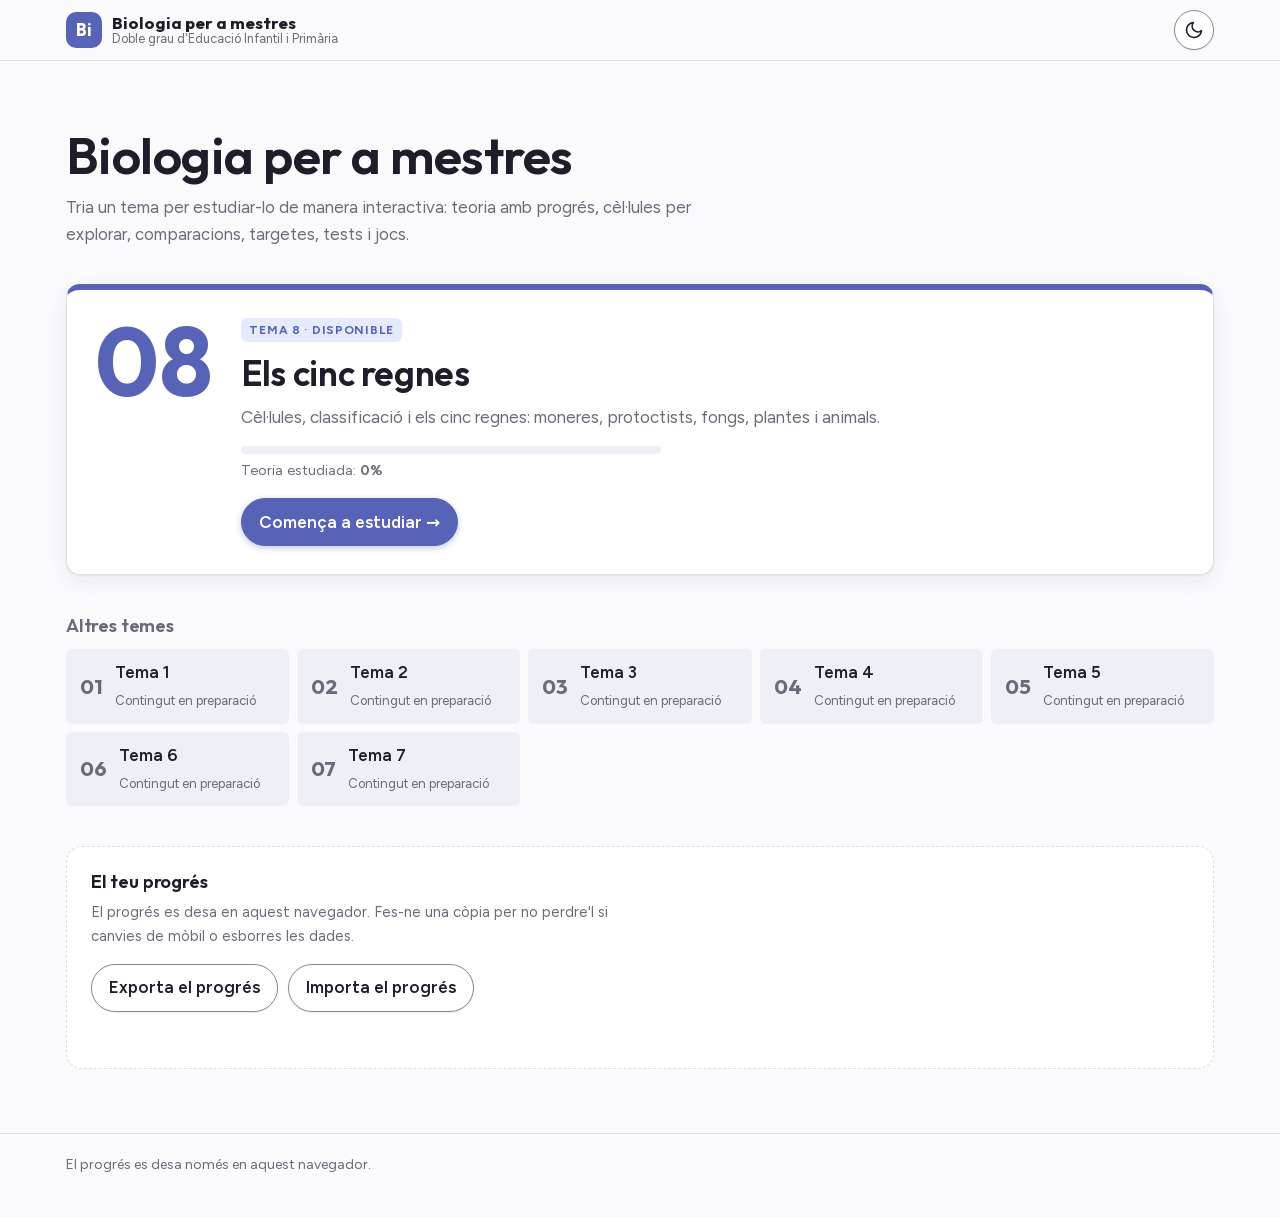
==== index.html @ c2791cfd "Versión inicial: web de estudio de Biología, tema 8 «Els cinc regnes» Co-Authored-By: Claude Opus 5." ====
<!doctype html>
<html lang="ca">
<head>
<meta charset="utf-8">
<meta name="viewport" content="width=device-width, initial-scale=1">
<title>Biologia per a mestres</title>
<meta name="description" content="Web interactiva per estudiar biologia: doble grau d'Educació Infantil i Primària.">
<meta name="theme-color" content="#5763b6">
<link rel="manifest" href="manifest.webmanifest">
<link rel="icon" href="assets/icon.svg" type="image/svg+xml">
<link rel="stylesheet" href="assets/fonts.css">
<link rel="preload" href="assets/fonts/figtree-latin.woff2" as="font" type="font/woff2" crossorigin>
<link rel="stylesheet" href="assets/style.css">
<script src="assets/comu.js"></script>
<script src="assets/temes.js"></script>
</head>
<body>
<a class="skip" href="#main">Salta al contingut</a>
<header class="topbar">
  <div class="wrap">
    <a class="brand" href="./">
      <span class="brand-mark">Bi</span>
      <span class="brand-text"><b>Biologia per a mestres</b><small>Doble grau d'Educació Infantil i Primària</small></span>
    </a>
    <span class="spacer"></span>
    <button class="btn theme-toggle" type="button" aria-label="Canvia el tema"></button>
  </div>
</header>
<main class="wrap" id="main" tabindex="-1">
  <section class="hero">
    <h1>Biologia per a mestres</h1>
    <p>Tria un tema per estudiar-lo de manera interactiva: teoria amb progrés, cèl·lules per explorar, comparacions, targetes, tests i jocs.</p>
  </section>
  <section aria-labelledby="h-disp"><h2 class="sr-only" id="h-disp">Temes disponibles</h2><div id="actius"></div></section>
  <section class="altres" aria-labelledby="h-altres"><h2 id="h-altres">Altres temes</h2><ul class="altres-list" id="altres"></ul></section>
  <section class="backup" aria-labelledby="h-backup">
    <h2 id="h-backup">El teu progrés</h2>
    <p>El progrés es desa en aquest navegador. Fes-ne una còpia per no perdre'l si canvies de mòbil o esborres les dades.</p>
    <div class="backup-actions">
      <button class="btn" id="btn-export">Exporta el progrés</button>
      <button class="btn" id="btn-import">Importa el progrés</button>
      <input type="file" accept="application/json" id="import-file" hidden>
    </div>
    <p id="backup-msg" role="status" aria-live="polite"></p>
  </section>
</main>
<footer class="foot"><div class="wrap">El progrés es desa només en aquest navegador.</div></footer>
<script>
  // Temes actius: targeta gran amb progrés i «Continua on ho vas deixar»
  const actius = document.getElementById('actius'), altres = document.getElementById('altres');
  for (const t of window.TEMES) {
    const num = String(t.num).padStart(2, '0');
    if (!t.actiu) {
      altres.insertAdjacentHTML('beforeend', `<li><span class="mini-num">${num}</span><span><b>${t.titol}</b><small>${t.desc}</small></span></li>`);
      continue;
    }
    const done = (store.get(t.clau + ':done', []) || []).filter(id => !id.startsWith('s8-')).length;
    const total = store.get(t.clau + ':total', 0);
    const pct = total ? Math.round(done / total * 100) : 0;
    const last = store.get(t.clau + ':lastCh', null);
    const lastSec = store.get(t.clau + ':lastSec', null);
    const secOk = last != null && lastSec && lastSec.startsWith('s' + last + '-');
    const secTxt = secOk && /^s\d+-\d+$/.test(lastSec) ? ' (apartat ' + lastSec.slice(1).replace('-', '.') + ')' : '';
    const started = last != null || done > 0;
    actius.insertAdjacentHTML('beforeend', `<article class="card feature">
      <div class="feature-num" aria-hidden="true">${num}</div>
      <div class="feature-body">
        <span class="tag on">Tema ${t.num} · Disponible</span>
        <h2>${t.titol}</h2>
        <p>${t.desc}</p>
        <div class="feature-prog"><div class="progress" role="progressbar" aria-label="Teoria estudiada" aria-valuemin="0" aria-valuemax="100" aria-valuenow="${pct}"><span style="width:${pct}%"></span></div>
          <small>Teoria estudiada: <b>${pct}%</b>${total ? ` (${done} de ${total} apartats)` : ''}</small></div>
        <div class="feature-actions">
          ${started ? `<a class="btn primary" href="${t.url}#teoria">Continua on ho vas deixar${secTxt} →</a><a class="btn" href="${t.url}">Obre el tema</a>`
                     : `<a class="btn primary" href="${t.url}#teoria/0">Comença a estudiar →</a>`}
        </div>
      </div>
    </article>`);
  }

  /* ---------- Backup: exportar / importar progrés ---------- */
  const btnExport = document.getElementById('btn-export');
  const btnImport = document.getElementById('btn-import');
  const importFile = document.getElementById('import-file');
  const backupMsg = document.getElementById('backup-msg');

  function flash(msg) {
    backupMsg.textContent = msg;
  }

  btnExport.addEventListener('click', () => {
    try {
      const data = {};
      for (let i = 0; i < localStorage.length; i++) {
        const k = localStorage.key(i);
        if (k && k.startsWith('bio:')) {
          data[k] = localStorage.getItem(k);
        }
      }
      const obj = { app: 'biologia-mestres', version: 1, data };
      const json = JSON.stringify(obj, null, 2);
      const blob = new Blob([json], { type: 'application/json' });
      const url = URL.createObjectURL(blob);
      const a = document.createElement('a');
      const now = new Date();
      const pad = n => String(n).padStart(2, '0');
      const fname = 'progres-biologia-' + now.getFullYear() + '-' + pad(now.getMonth() + 1) + '-' + pad(now.getDate()) + '.json';
      a.href = url;
      a.download = fname;
      document.body.appendChild(a);
      a.click();
      document.body.removeChild(a);
      URL.revokeObjectURL(url);
      flash('Còpia descarregada.');
    } catch (e) {
      flash('No s\'ha pogut exportar: ' + e.message);
    }
  });

  btnImport.addEventListener('click', () => {
    importFile.value = '';
    importFile.click();
  });

  // Valida una còpia de progrés: només claus conegudes i cada valor amb el tipus que toca
  function validProgress(d) {
    if (!d || typeof d !== 'object' || Array.isArray(d)) return false;
    const keys = Object.keys(d);
    if (keys.length > 40) return false;
    const isStrArr = (v, re) => Array.isArray(v) && v.length <= 500 && v.every(x => typeof x === 'string' && x.length <= 200 && (!re || re.test(x)));
    const isNumObj = v => v && typeof v === 'object' && !Array.isArray(v) && Object.values(v).every(n => typeof n === 'number' && isFinite(n));
    const isNum = v => typeof v === 'number' && isFinite(v);
    const rules = {
      'theme': v => v === 'light' || v === 'dark',
      'done': v => isStrArr(v, /^s\d+-\d+$/), 'total': isNum, 'lastCh': isNum,
      'lastSec': v => v === null || (typeof v === 'string' && /^s\d+-\d+$/.test(v)),
      'known': v => isStrArr(v), 'lvl': isNumObj, 'best': isNumObj, 'cellBest': isNumObj, 'streak': isNum,
      'labels': v => typeof v === 'boolean',
      'errs': v => v && typeof v === 'object' && !Array.isArray(v) && Object.keys(v).every(m => (m === 'mc' || m === 'tf') && isStrArr(v[m])),
      'bag': v => v && typeof v === 'object' && !Array.isArray(v) && Object.values(v).every(a => isStrArr(a)),
      'rank': v => v && typeof v === 'object' && !Array.isArray(v) && Object.values(v).every(a => Array.isArray(a) && a.length <= 20 && a.every(e => e && isNum(e.p) && isNum(e.ok) && isNum(e.n) && typeof e.d === 'string' && e.d.length <= 30 && typeof e.name === 'string' && e.name.length <= 30)),
      'player': v => typeof v === 'string' && v.length <= 30,
    };
    return keys.every(k => {
      const m = k.match(/^bio:(?:t\d+:)?([A-Za-z]+)$/);
      if (!m || !rules[m[1]] || typeof d[k] !== 'string' || d[k].length > 50000) return false;
      try { return rules[m[1]](JSON.parse(d[k])); } catch (e) { return false; }
    });
  }

  importFile.addEventListener('change', () => {
    const file = importFile.files && importFile.files[0];
    if (!file) return;
    if (file.size > 300000) { flash('Aquest fitxer és massa gran per ser una còpia de progrés.'); return; }
    try {
      const reader = new FileReader();
      reader.onload = function (ev) {
        try {
          const obj = JSON.parse(ev.target.result);
          if (obj.app !== 'biologia-mestres') {
            flash('Aquest fitxer no és una còpia vàlida.');
            return;
          }
          const d = obj.data;
          if (!validProgress(d)) {
            flash('Aquest fitxer no és una còpia vàlida.');
            return;
          }
          if (confirm('Això substituirà el progrés actual. Continuar?')) {
            for (const k of Object.keys(d)) {
              try { localStorage.setItem(k, d[k]); } catch (e) { /* ignorar */ }
            }
            flash('Progrés importat. S\'actualitza la pàgina…');
            setTimeout(() => location.reload(), 800);
          } else {
            flash('Importació cancel·lada.');
          }
        } catch (parseErr) {
          flash('Aquest fitxer no és una còpia vàlida.');
        }
      };
      reader.readAsText(file);
    } catch (e) {
      flash('No s\'ha pogut importar: ' + e.message);
    }
  });

</script>
</body>
</html>
---- assets/fonts.css ----
/* Figtree — variable weight 400–700, latin */
@font-face {
  font-family: 'Figtree';
  font-style: normal;
  font-weight: 400 700;
  font-display: swap;
  src: url('fonts/figtree-latin.woff2') format('woff2');
  unicode-range: U+0000-00FF, U+0131, U+0152-0153, U+02BB-02BC, U+02C6, U+02DA, U+02DC, U+0304, U+0308, U+0329, U+2000-206F, U+20AC, U+2122, U+2191, U+2193, U+2212, U+2215, U+FEFF, U+FFFD;
}
/* Figtree — variable weight 400–700, latin-ext */
@font-face {
  font-family: 'Figtree';
  font-style: normal;
  font-weight: 400 700;
  font-display: swap;
  src: url('fonts/figtree-latin-ext.woff2') format('woff2');
  unicode-range: U+0100-02BA, U+02BD-02C5, U+02C7-02CC, U+02CE-02D7, U+02DD-02FF, U+0304, U+0308, U+0329, U+1D00-1DBF, U+1E00-1E9F, U+1EF2-1EFF, U+2020, U+20A0-20AB, U+20AD-20C4, U+2113, U+2C60-2C7F, U+A720-A7FF;
}
/* Outfit — variable weight 600–700, latin */
@font-face {
  font-family: 'Outfit';
  font-style: normal;
  font-weight: 600 700;
  font-display: swap;
  src: url('fonts/outfit-latin.woff2') format('woff2');
  unicode-range: U+0000-00FF, U+0131, U+0152-0153, U+02BB-02BC, U+02C6, U+02DA, U+02DC, U+0304, U+0308, U+0329, U+2000-206F, U+20AC, U+2122, U+2191, U+2193, U+2212, U+2215, U+FEFF, U+FFFD;
}
/* Outfit — variable weight 600–700, latin-ext */
@font-face {
  font-family: 'Outfit';
  font-style: normal;
  font-weight: 600 700;
  font-display: swap;
  src: url('fonts/outfit-latin-ext.woff2') format('woff2');
  unicode-range: U+0100-02BA, U+02BD-02C5, U+02C7-02CC, U+02CE-02D7, U+02DD-02FF, U+0304, U+0308, U+0329, U+1D00-1DBF, U+1E00-1E9F, U+1EF2-1EFF, U+2020, U+20A0-20AB, U+20AD-20C4, U+2113, U+2C60-2C7F, U+A720-A7FF;
}
---- assets/style.css ----
/* Català: el punt volat de «l·l» surt d'una font del sistema amb més aire (Outfit/Figtree el dibuixen massa estret i sembla una «H»).
   Només afecta el caràcter U+00B7; la resta de lletres continuen amb Outfit/Figtree. */
@font-face { font-family: "PuntVolat"; src: local("Helvetica Neue"), local("HelveticaNeue"), local("Helvetica"), local("Arial"), local("Segoe UI"), local("Roboto"); unicode-range: U+00B7; }

/* ===== Biologia per a mestres — estils compartits ===== */

/* ---------- Tokens + mode fosc ---------- */
:root {
  --bg: #fafafc;
  --surface: #ffffff;
  --surface-2: #eff0f6;
  --ink: #1d1e29;
  --muted: #696b78;
  --muted-on-soft: #5f6275;
  --line: #dddde3;
  --line-strong: #868895;
  --accent: #5763b6;
  --accent-soft: #e5eaff;
  --on-accent: #ffffff;
  --k0: #727380;
  --k1: #925ab8;
  --k2: #0c7d87;
  --k3: #9c672e;
  --k4: #418032;
  --k5: #bc504c;
  --k6: #577594;
  --k8: #7b6f66;
  --on-k: #ffffff;
  --b-clas: #8a6241;
  --b-clas-bg: #fae9dd;
  --b-act: #5763b6;
  --b-act-bg: #e7ecff;
  --b-pre: #a74a72;
  --b-pre-bg: #fee5ee;
  --ok: #417843;
  --ok-bg: #dff4df;
  --bad: #b14554;
  --bad-bg: #ffe6e7;
  --shadow: 0 1px 2px rgb(30 28 45 / .06), 0 6px 20px rgb(30 28 45 / .07);
  --radius: 14px;
  --font-body: "PuntVolat", "Figtree", system-ui, -apple-system, "Segoe UI", sans-serif;
  --font-display: "PuntVolat", "Outfit", "Figtree", system-ui, sans-serif;
  color-scheme: light;
}
@media (prefers-color-scheme: dark) {
  :root:not([data-theme="light"]) {
    --bg: #0e0f15; --surface: #17181f; --surface-2: #202129; --ink: #eaebf2; --muted: #8c8e9c; --muted-on-soft: #9a9db1;
    --line: #2e3038; --line-strong: #696b78; --accent: #8a99e3; --accent-soft: #252b4c; --on-accent: #10111a;
    --k0: #9c9da9; --k1: #b787d9; --k2: #60acb5; --k3: #c39465; --k4: #79af6d; --k5: #df7f78; --k6: #87a1be; --k8: #a79c94; --on-k: #10111a;
    --b-clas: #c9a68b; --b-clas-bg: #382b20; --b-act: #9ba9f0; --b-act-bg: #262b48; --b-pre: #e292b1; --b-pre-bg: #42222f;
    --ok: #8ebc8f; --ok-bg: #213321; --bad: #ec9097; --bad-bg: #462125;
    --shadow: 0 1px 2px rgb(0 0 0 / .3), 0 6px 20px rgb(0 0 0 / .25);
    color-scheme: dark;
  }
}
:root[data-theme="dark"] {
  --bg: #0e0f15; --surface: #17181f; --surface-2: #202129; --ink: #eaebf2; --muted: #8c8e9c; --muted-on-soft: #9a9db1;
  --line: #2e3038; --line-strong: #696b78; --accent: #8a99e3; --accent-soft: #252b4c; --on-accent: #10111a;
  --k0: #9c9da9; --k1: #b787d9; --k2: #60acb5; --k3: #c39465; --k4: #79af6d; --k5: #df7f78; --k6: #87a1be; --k8: #a79c94; --on-k: #10111a;
  --b-clas: #c9a68b; --b-clas-bg: #382b20; --b-act: #9ba9f0; --b-act-bg: #262b48; --b-pre: #e292b1; --b-pre-bg: #42222f;
  --ok: #8ebc8f; --ok-bg: #213321; --bad: #ec9097; --bad-bg: #462125;
  --shadow: 0 1px 2px rgb(0 0 0 / .3), 0 6px 20px rgb(0 0 0 / .25);
  color-scheme: dark;
}

/* ---------- Base ---------- */
*, *::before, *::after { box-sizing: border-box; }
html { -webkit-text-size-adjust: 100%; scroll-padding-top: 130px; font-feature-settings: "locl" 0; }
body {
  margin: 0; background: var(--bg); color: var(--ink);
  font-family: var(--font-body); font-size: 17px; line-height: 1.6;
}
a { color: var(--accent); }
button, input, select { font: inherit; color: inherit; }
button { cursor: pointer; }
:focus-visible { outline: 3px solid var(--accent); outline-offset: 2px; border-radius: 6px; }
h1, h2, h3, h4 { font-family: var(--font-display); line-height: 1.2; font-weight: 600; letter-spacing: -0.01em; }
.wrap { max-width: 1180px; margin: 0 auto; padding: 0 16px; }
.muted { color: var(--muted); }
.sr-only { position: absolute; width: 1px; height: 1px; overflow: hidden; clip: rect(0 0 0 0); white-space: nowrap; }

/* ---------- Botons ---------- */
.btn {
  display: inline-flex; align-items: center; gap: .45em; justify-content: center;
  padding: .55em 1em; border-radius: 999px; border: 1.5px solid var(--line);
  background: var(--surface); font-weight: 600; text-decoration: none; color: var(--ink);
  transition: background .15s, border-color .15s, transform .1s;
  cursor: pointer;
}
.btn:hover { border-color: var(--accent); }
.btn:active { transform: translateY(1px); }
.btn.primary { background: var(--accent); border-color: var(--accent); color: var(--on-accent); }
.btn.small { padding: .35em .8em; font-size: .9rem; }
.btn[disabled] { opacity: .45; cursor: not-allowed; }
.chip {
  display: inline-flex; align-items: center; gap: .35em; padding: .25em .75em; border-radius: 999px;
  border: 1.5px solid var(--line); background: var(--surface); font-size: .9rem; font-weight: 600;
}
.chip[aria-pressed="true"] { background: var(--accent); border-color: var(--accent); color: var(--on-accent); }

/* ---------- Capçalera ---------- */
.topbar {
  position: sticky; top: 0; z-index: 20; background: color-mix(in srgb, var(--bg) 92%, transparent);
  backdrop-filter: blur(8px); border-bottom: 1px solid var(--line);
}
.topbar .wrap { display: flex; align-items: center; gap: 12px; min-height: 60px; }
.brand { display: flex; align-items: center; gap: 10px; text-decoration: none; color: var(--ink); min-width: 0; }
.brand-mark {
  width: 36px; height: 36px; border-radius: 10px; background: var(--accent); color: var(--on-accent);
  display: grid; place-items: center; font-family: var(--font-display); font-weight: 700; flex: none;
}
.brand-text { display: flex; flex-direction: column; line-height: 1.15; min-width: 0; }
.brand-text b { font-family: var(--font-display); font-size: 1.05rem; white-space: nowrap; overflow: hidden; text-overflow: ellipsis; }
.brand-text small { color: var(--muted); font-size: .8rem; white-space: nowrap; overflow: hidden; text-overflow: ellipsis; }
.spacer { flex: 1; }
.theme-toggle { width: 40px; height: 40px; padding: 0; border-radius: 50%; flex: none; }
.theme-toggle svg { width: 20px; height: 20px; }

/* ---------- Pestanyes ---------- */
.tabs { display: flex; gap: 4px; overflow-x: auto; scrollbar-width: none; padding: 0 16px; max-width: 1180px; margin: 0 auto; }
.tabs::-webkit-scrollbar { display: none; }
.tab {
  border: 0; background: none; padding: 10px 14px; border-bottom: 3px solid transparent; font-weight: 600;
  color: var(--muted); white-space: nowrap; display: inline-flex; gap: 6px; align-items: center;
  min-height: 44px;
}
.tab[aria-current="page"] { color: var(--ink); border-bottom-color: var(--accent); }
.tab svg { width: 18px; height: 18px; }

/* ---------- Targetes genèrics ---------- */
.card { background: var(--surface); border: 1px solid var(--line); border-radius: var(--radius); box-shadow: var(--shadow); }
.panel { padding: 20px; }
main { padding: 24px 0 64px; }
main.wrap { padding-top: 24px; padding-bottom: 64px; }
main:focus { outline: none; }
.view[hidden] { display: none !important; }
.view-head { display: flex; flex-wrap: wrap; flex-direction: column; align-items: flex-start; gap: 6px; margin-bottom: 18px; }
.view-head h1 { margin: 0; font-size: clamp(1.6rem, 4vw, 2.2rem); }
.view-head p { margin: 0; color: var(--muted); max-width: 65ch; }

/* ---------- Icones ---------- */
.i { width: 1.15em; height: 1.15em; flex: none; vertical-align: -0.2em; }
.tab .i { width: 18px; height: 18px; }
.keyideas h2 .i { color: var(--accent); }
.info .where .i { /* inherits from .info .where */ }
.organism .clue .i { margin-right: 4px; color: var(--b-clas); }
.done-toggle .i { width: 1em; height: 1em; }
.icon-btn .i { width: 18px; height: 18px; }

/* ---------- Components comuns ---------- */
.info { padding: 20px; position: sticky; top: 128px; }
.info h2 { margin: 0 0 6px; }
.info .where { font-size: .85rem; color: var(--muted); font-weight: 600; margin-bottom: 8px; display: flex; align-items: center; gap: 6px; }
.fc-face .term, .fc-face .def { display: block; }
.fc-inner { display: grid; position: relative; width: 100%; height: auto; transition: transform .5s; transform-style: preserve-3d; }
.skip { position: absolute; left: 16px; top: -60px; z-index: 50; background: var(--accent); color: var(--on-accent); padding: .6em 1em; border-radius: 10px; font-weight: 700; text-decoration: none; }
.skip:focus { top: 10px; }

/* ---------- Menú principal ---------- */
.hero { padding: 40px 0 8px; }
.hero h1 { font-size: clamp(2rem, 6vw, 3.2rem); margin: 0 0 8px; }
.hero p { margin: 0; color: var(--muted); max-width: 62ch; font-size: 1.05rem; }
.temes { display: grid; grid-template-columns: repeat(auto-fill, minmax(min(250px, 100%), 1fr)); gap: 16px; margin-top: 28px; }
.tema {
  position: relative; display: flex; flex-direction: column; gap: 8px; padding: 20px; text-decoration: none; color: var(--ink);
  min-height: 190px; transition: transform .15s, border-color .15s;
}
a.tema:hover { transform: translateY(-3px); border-color: var(--accent); }
.tema .num { font-family: var(--font-display); font-size: 2.6rem; line-height: 1; color: var(--accent); font-weight: 700; }
.tema h2 { margin: 0; font-size: 1.25rem; }
.tema p { margin: 0; color: var(--muted); font-size: .95rem; }
.tema.off { opacity: .6; box-shadow: none; border-style: dashed; min-height: 150px; }
.tema.off .num { color: var(--muted); }
.tema .tag { align-self: flex-start; font-size: .75rem; font-weight: 700; text-transform: uppercase; letter-spacing: .06em; padding: .15em .6em; border-radius: 999px; background: var(--surface-2); color: var(--muted); }
.tema .tag.on { background: var(--accent-soft); color: var(--accent); }
.progress { height: 8px; border-radius: 999px; background: var(--surface-2); overflow: hidden; margin-top: auto; }
.progress > span { display: block; height: 100%; background: var(--accent); width: 0; transition: width .4s; }
.dots { display: flex; gap: 5px; }
.dots i { width: 12px; height: 12px; border-radius: 50%; display: block; }
.feature { display: grid; grid-template-columns: auto 1fr; gap: 8px 28px; padding: 28px; margin-top: 28px; border-top: 6px solid var(--accent); }
.feature-num { font-family: var(--font-display); font-weight: 700; font-size: clamp(3.5rem, 10vw, 6rem); line-height: .9; color: var(--accent); }
.feature-body { display: flex; flex-direction: column; gap: 10px; min-width: 0; }
.feature h2 { margin: 0; font-size: clamp(1.6rem, 4vw, 2.2rem); }
.feature p { margin: 0; color: var(--muted); max-width: 60ch; }
.feature .tag { align-self: flex-start; font-size: .75rem; font-weight: 700; text-transform: uppercase; letter-spacing: .06em; padding: .2em .7em; border-radius: 999px; background: var(--accent-soft); color: var(--accent); }
.feature-prog { display: grid; gap: 6px; max-width: 420px; margin-top: 4px; }
.feature-prog small { color: var(--muted); }
.feature-actions { display: flex; flex-wrap: wrap; gap: 10px; margin-top: 6px; }
.altres { margin-top: 40px; }
.altres h2 { font-size: 1.15rem; margin: 0 0 12px; color: var(--muted); }
.altres-list { list-style: none; margin: 0; padding: 0; display: grid; grid-template-columns: repeat(auto-fill, minmax(min(220px, 100%), 1fr)); gap: 8px; }
.altres-list li { display: flex; align-items: center; gap: 12px; padding: 10px 14px; border: 1.5px dashed var(--line); border-radius: 12px; color: var(--muted); }
.altres-list b { display: block; color: var(--ink); font-weight: 600; }
.altres-list small { font-size: .82rem; }
.mini-num { font-family: var(--font-display); font-weight: 700; font-size: 1.3rem; color: var(--muted); }

/* ---------- Teoria ---------- */
.teoria { display: grid; grid-template-columns: 270px 1fr; gap: 28px; align-items: start; }
.teoria-search { margin-bottom: 18px; position: relative; }
.teoria-search .search { width: 100%; }
.toc { position: sticky; top: 128px; padding: 10px; max-height: calc(100vh - 150px); overflow: auto; }
.toc-item {
  display: flex; align-items: center; gap: 10px; width: 100%; padding: 9px 10px; border: 0; border-radius: 10px;
  background: none; text-align: left; font-weight: 600; font-size: .95rem;
}
.toc-item:hover { background: var(--surface-2); }
.toc-item[aria-current="true"] { background: var(--accent-soft); }
.toc-item .n {
  flex: none; width: 30px; height: 30px; border-radius: 8px; display: grid; place-items: center; color: var(--on-k);
  font-family: var(--font-display); font-weight: 700; background: var(--kc, var(--k0));
}
.toc-item .t { flex: 1; min-width: 0; line-height: 1.25; }
.toc-item .p { font-size: .75rem; color: var(--muted); font-weight: 600; }
.toc-select { display: none; width: 100%; padding: 10px 12px; border-radius: 10px; border: 1.5px solid var(--line); background: var(--surface); font-weight: 600; }
.toc-sep { border: 0; border-top: 1px solid var(--line); margin: 8px 6px; }
.chapter-head { border-left: 6px solid var(--kc, var(--k0)); padding: 4px 0 4px 16px; margin-bottom: 18px; }
.chapter-head .kicker { font-size: .8rem; font-weight: 700; letter-spacing: .08em; text-transform: uppercase; color: var(--kc, var(--muted)); }
.chapter-head h1 { margin: 4px 0 0; font-size: clamp(1.7rem, 4.5vw, 2.4rem); }
.tools { display: flex; flex-wrap: wrap; gap: 8px; align-items: center; margin: 0 0 18px; }
.tools .legend-box { flex: 1 1 100%; }
.keyideas { padding: 18px 20px; margin-bottom: 22px; background: var(--accent-soft); border: 0; box-shadow: none; }
.keyideas h2 { margin: 0 0 8px; font-size: 1.15rem; display: flex; align-items: center; gap: 8px; }
.keyideas ul { margin: 0; padding-left: 1.2em; }
.keyideas li { margin: 4px 0; }
.sec { padding: 6px 22px 18px; margin-bottom: 16px; scroll-margin-top: 130px; }
.sec-head { display: flex; align-items: flex-start; gap: 12px; padding-top: 14px; }
.sec-head h2 { flex: 1; margin: 0; font-size: 1.35rem; }
.sec-head .secnum { color: var(--kc, var(--muted)); }
.done-toggle {
  flex: none; display: inline-flex; align-items: center; gap: 6px; border: 1.5px solid var(--line); background: var(--surface);
  border-radius: 999px; padding: .3em .8em; font-size: .85rem; font-weight: 700; color: var(--muted);
}
.done-toggle[aria-pressed="true"] { background: var(--ok-bg); border-color: var(--ok); color: var(--ok); }
.sec.done { border-color: color-mix(in srgb, var(--ok) 45%, var(--line)); }
.sec.resume { box-shadow: 0 0 0 3px var(--accent), var(--shadow); transition: box-shadow .6s; }
.resume-note { display: flex; align-items: center; gap: 6px; margin: 14px 0 0; padding: 8px 12px; border-radius: 10px; background: var(--accent-soft); color: var(--accent); font-weight: 700; font-size: .9rem; }
.prose h3 { font-size: 1.12rem; margin: 1.4em 0 .4em; }
.prose h4 { font-size: 1rem; margin: 1.2em 0 .3em; }
.prose p { margin: .7em 0; max-width: 75ch; }
.prose ul, .prose ol { padding-left: 1.3em; max-width: 75ch; }
.prose li { margin: .35em 0; }
.prose strong { color: color-mix(in srgb, var(--ink) 85%, var(--accent)); }
.prose blockquote { margin: 1em 0; padding: .6em 1em; border-left: 4px solid var(--line); color: var(--muted); }
.prose code { font-size: .88em; background: var(--surface-2); padding: .1em .35em; border-radius: 5px; }
.prose a { word-break: break-all; }
.ref-sec { box-shadow: none; }
.badge {
  display: inline-block; font-family: var(--font-body); font-size: .72rem; font-weight: 700; text-transform: uppercase;
  letter-spacing: .05em; padding: .12em .55em; border-radius: 6px; vertical-align: .12em; margin-right: .2em; white-space: nowrap;
}
.b-clas { color: var(--b-clas); background: var(--b-clas-bg); }
.b-act { color: var(--b-act); background: var(--b-act-bg); }
.b-pre { color: var(--b-pre); background: var(--b-pre-bg); }
.ref { font-size: .75em; color: var(--muted); font-weight: 700; vertical-align: .15em; }
p.has-clas { border-left: 3px solid var(--b-clas); padding-left: 12px; }
p.has-act { border-left: 3px solid var(--b-act); padding-left: 12px; }
p.has-pre { border-left: 3px solid var(--b-pre); padding-left: 12px; }
.legend-box summary {
  cursor: pointer;
  color: var(--muted);
  font-weight: 600;
  font-size: .9rem;
  padding: 6px 4px;
  list-style: none;
  display: flex;
  align-items: center;
  gap: 6px;
  user-select: none;
}
.legend-box summary::-webkit-details-marker { display: none; }
.legend-box summary::before {
  content: '▸';
  display: inline-block;
  transition: transform .15s ease;
  flex-shrink: 0;
}
.legend-box[open] summary::before { transform: rotate(90deg); }
.legend-list {
  list-style: none;
  margin: 8px 0 0;
  padding: 12px 14px;
  background: var(--surface);
  border: 1px solid var(--line);
  border-radius: 12px;
}
.legend-list li { margin: 6px 0; }
.legend-list li:first-child { margin-top: 0; }
.legend-list li:last-child { margin-bottom: 0; }
.legend-list .badge { vertical-align: middle; }
.chapter-nav { display: flex; justify-content: space-between; gap: 12px; margin-top: 28px; flex-wrap: wrap; }
.t-results { max-height: 420px; overflow-y: auto; background: var(--surface); border: 1px solid var(--line); border-radius: 12px; margin-top: 8px; }
.t-result { display: flex; flex-direction: column; gap: 2px; padding: 10px 14px; border-bottom: 1px solid var(--line); color: var(--ink); text-decoration: none; transition: background .15s; min-height: 48px; justify-content: center; }
.t-result:last-child { border-bottom: none; }
.t-result:hover, .t-result:focus-visible { background: var(--surface-2); }
.t-title { font-weight: 700; font-size: .9rem; }
.t-snippet { font-size: .9rem; color: var(--muted); line-height: 1.4; }
.t-snippet mark { background: color-mix(in srgb, var(--accent) 25%, transparent); color: inherit; border-radius: 3px; padding: 0 2px; }
.t-no-results { padding: 14px; margin: 0; color: var(--muted); font-size: .9rem; text-align: center; }

/* ---------- Taules d'estudi ---------- */
.table-wrap { overflow-x: auto; margin: 1em 0; border: 1px solid var(--line); border-radius: 12px; background: var(--surface); }
.study-table { border-collapse: collapse; width: 100%; font-size: .93rem; line-height: 1.45; }
.study-table th, .study-table td { padding: 10px 12px; border-bottom: 1px solid var(--line); text-align: left; vertical-align: top; }
.study-table th { background: var(--surface-2); font-weight: 700; position: sticky; top: 0; }
.study-table tr:last-child td { border-bottom: 0; }
.study-table td:first-child { font-weight: 700; }
.study-table tfoot td { font-weight: 600; border-top: 2px solid var(--line); padding: 10px 8px; }
.hide-mode .study-table td:not(:first-child) { cursor: pointer; position: relative; }
.hide-mode .study-table td:not(:first-child):not(.shown) { color: transparent; }
.hide-mode .study-table td:not(:first-child):not(.shown) * { color: transparent !important; background: transparent !important; }
.hide-mode .study-table td:not(:first-child):not(.shown)::after {
  content: "toca per veure"; position: absolute; inset: 6px; border-radius: 8px; background: var(--surface-2);
  display: grid; place-items: center; color: var(--muted); font-size: .78rem; font-weight: 700;
}
.hide-mode .study-table td.shown { background: var(--accent-soft); }
.hide-mode .study-table td[tabindex]:focus-visible { outline: 3px solid var(--accent); outline-offset: -3px; }

/* ---------- Cèl·lula ---------- */
.cell-layout { display: grid; grid-template-columns: minmax(0, 1.25fr) minmax(0, 1fr); gap: 20px; align-items: start; }
.cell-stage { padding: 14px; }
#cell-svg > svg { width: 100%; height: auto; display: block; }
.cell-labels { pointer-events: none; display: none; }
#cell-svg svg.show-labels .cell-labels { display: inline; }
.lbl { font: 700 11px var(--font-body); fill: #1d2a22; stroke: #ffffff; stroke-width: 3px; paint-order: stroke; stroke-linejoin: round; }
svg.has-sel .lbl:not(.on) { opacity: .25; }
.part { cursor: pointer; }
.part:hover > *, .part:focus-visible > * { filter: brightness(1.12) drop-shadow(0 0 4px rgb(0 0 0 / .25)); }
/* Selecció: la resta de parts s'apaguen i la triada brilla */
.part { transition: opacity .25s; }
svg.has-sel .part:not(.sel) { opacity: .18; }
.part.sel > * { filter: drop-shadow(0 0 2px #fff) drop-shadow(0 0 6px #ffd23f) drop-shadow(0 0 12px #ffb000); }
.part.sel { animation: glow 1.6s ease-in-out infinite; }
@keyframes glow { 50% { filter: brightness(1.25); } }
@media (prefers-reduced-motion: reduce) { .part.sel { animation: none; } }
.part:focus, .part:focus-visible { outline: none; }
.part-list { display: flex; flex-wrap: wrap; gap: 6px; margin-top: 14px; }
.part-list .chip[aria-pressed="true"] { background: var(--accent); }

/* ---------- Comparar ---------- */
.cmp-selector { display: flex; flex-wrap: wrap; align-items: center; gap: 8px; margin-bottom: 18px; }
.cmp-label { font-weight: 600; font-size: .95rem; }
.cmp-row { display: flex; align-items: center; gap: 6px; flex-wrap: wrap; }
.cmp-row select {
  appearance: none; -webkit-appearance: none;
  padding: .45em .8em; padding-right: 2em;
  border: 1.5px solid var(--line); border-radius: 8px;
  background: var(--surface); font-weight: 600; font-size: .95rem;
  border-left: 4px solid var(--accent); cursor: pointer;
  min-width: 130px;
  background-image: url("data:image/svg+xml,%3Csvg xmlns='http://www.w3.org/2000/svg' viewBox='0 0 24 24' fill='none' stroke='%23889488' stroke-width='2.5' stroke-linecap='round'%3E%3Cpath d='m6 9 6 6 6-6'/%3E%3C/svg%3E");
  background-repeat: no-repeat; background-position: right 8px center; background-size: 16px;
}
.cmp-row select:focus-visible { outline: 2px solid var(--accent); outline-offset: 2px; }
.cmp-and { font-weight: 600; color: var(--muted); font-size: .9rem; }
/* icon-btn swap: 44 px mínim a mòbil */
#cmp-swap { width: 44px; height: 44px; margin: 0; border-radius: 50%; }
.duel { display: grid; grid-template-columns: 1fr 1fr; gap: 14px; }
.duel .card { padding: 18px; border-top: 6px solid var(--kc); }
.duel h3 { margin: 0 0 10px; font-size: 1.3rem; }
.duel dl { margin: 0; }
.duel dt { font-size: .78rem; text-transform: uppercase; letter-spacing: .06em; font-weight: 700; color: var(--muted); margin-top: 10px; }
.duel dd { margin: 2px 0 0; }
.section-title { margin: 34px 0 6px; font-size: 1.4rem; }
#duel { display: block; }
.duel-bar { display: flex; flex-wrap: wrap; align-items: center; justify-content: space-between; gap: 10px; margin-bottom: 10px; }
.duel-bar p { margin: 0; }
.duel-tab { border-collapse: collapse; width: 100%; font-size: .95rem; }
.duel-tab th, .duel-tab td { padding: 12px 14px; border-bottom: 1px solid var(--line); text-align: left; vertical-align: top; }
.duel-tab thead th { font-family: var(--font-display); font-size: 1.15rem; border-top: 6px solid var(--kc, transparent); background: var(--surface); }
.duel-tab tbody th { width: 26%; font-size: .8rem; text-transform: uppercase; letter-spacing: .05em; color: var(--muted); }
.duel-tab tr.diff td { background: color-mix(in srgb, var(--kc) 8%, var(--surface)); font-weight: 600; }
.duel-tab tr:last-child th, .duel-tab tr:last-child td { border-bottom: 0; }
.duel-wrap.only-diff tr.same { display: none; }
.diff-tag { display: inline-block; margin-left: 6px; padding: .1em .5em; border-radius: 6px; font-size: .68rem; font-weight: 700; letter-spacing: .04em; color: var(--b-act); background: var(--b-act-bg); vertical-align: .1em; }

/* ---------- Flashcards ---------- */
.fc-wrap { max-width: 680px; margin: 0 auto; }
.fc-controls { display: flex; flex-direction: column; flex-wrap: wrap; align-items: stretch; gap: 10px; margin-bottom: 14px; }
.fc-controls select { padding: .45em .8em; border-radius: 999px; border: 1.5px solid var(--line); background: var(--surface); font-weight: 600; }
.fc-controls select.control { padding-right: 36px; appearance: none; -webkit-appearance: none; cursor: pointer;
  background-image: url("data:image/svg+xml,%3Csvg xmlns='http://www.w3.org/2000/svg' viewBox='0 0 24 24' fill='none' stroke='%23889488' stroke-width='2.5' stroke-linecap='round'%3E%3Cpath d='m6 9 6 6 6-6'/%3E%3C/svg%3E");
  background-repeat: no-repeat; background-position: right 12px center; background-size: 16px; }
.flashcard { perspective: 1200px; height: auto; margin: 8px 0 16px; cursor: pointer; border: 0; background: none; padding: 0; width: 100%; }
.flashcard.flipped .fc-inner { transform: rotateY(180deg); }
@media (prefers-reduced-motion: reduce) { .fc-inner { transition: none; } }
.fc-face {
  position: relative; inset: auto; grid-area: 1 / 1; min-height: 260px; backface-visibility: hidden; display: flex; flex-direction: column; justify-content: center; align-items: center;
  padding: 26px; padding-bottom: 44px; text-align: center; border-radius: 20px; background: var(--surface); border: 1px solid var(--line); box-shadow: var(--shadow);
}
.fc-face.back { transform: rotateY(180deg); background: var(--accent-soft); }
.fc-face .term { font-family: var(--font-display); font-size: clamp(1.6rem, 5vw, 2.3rem); font-weight: 600; }
.fc-face .def { font-size: 1.08rem; max-width: 52ch; }
.fc-face .hint { position: absolute; bottom: 14px; font-size: .8rem; color: var(--muted); font-weight: 600; }
.fc-actions { display: flex; gap: 10px; justify-content: center; flex-wrap: wrap; }
.fc-actions .btn { min-width: 150px; gap: 8px; }
.btn.no { border-color: var(--bad); color: var(--bad); }
.btn.yes { border-color: var(--ok); color: var(--ok); }
.fc-stats { text-align: center; color: var(--muted); font-weight: 600; margin-top: 10px; }
.fc-foot { text-align: center; margin: 18px 0 0; }
.btn-text { border: 0; background: none; color: var(--muted); font-size: .88rem; font-weight: 600; display: inline-flex; align-items: center; gap: 6px; padding: 8px 10px; border-radius: 8px; text-decoration: underline; text-underline-offset: 3px; }
.btn-text:hover { color: var(--bad); }

/* ---------- Test ---------- */
.quiz { max-width: 760px; margin: 0 auto; }
.quiz-setup { padding: 22px; }
.quiz-setup h2 { margin-top: 0; }
.field { margin: 14px 0; }
.field > label, .field > .lbl { display: block; font-weight: 700; margin-bottom: 6px; }
.chips { display: flex; flex-wrap: wrap; gap: 6px; }
.q-card { padding: 24px; }
.q-meta { display: flex; justify-content: space-between; color: var(--muted); font-weight: 600; font-size: .9rem; margin-bottom: 8px; gap: 10px; flex-wrap: wrap; }
.q-text { font-size: 1.2rem; font-weight: 600; margin: 4px 0 16px; line-height: 1.4; }
.opts { display: grid; gap: 8px; }
.opt {
  text-align: left; padding: 12px 14px; border-radius: 12px; border: 1.5px solid var(--line); background: var(--surface);
  font-weight: 500; display: flex; gap: 10px; align-items: flex-start;
}
.opt:hover:not([disabled]) { border-color: var(--accent); }
.opt .l { flex: none; width: 26px; height: 26px; border-radius: 50%; display: grid; place-items: center; background: var(--surface-2); font-weight: 700; font-size: .85rem; }
.opt.right { border-color: var(--ok); background: var(--ok-bg); }
.opt.wrong { border-color: var(--bad); background: var(--bad-bg); }
.opt[disabled] { cursor: default; }
.explain { margin-top: 14px; padding: 14px 16px; border-radius: 12px; background: var(--surface-2); }
.explain b.ok { color: var(--ok); }
.explain b.bad { color: var(--bad); }
.tf { display: grid; grid-template-columns: 1fr 1fr; gap: 10px; }
.tf .opt { justify-content: center; font-weight: 700; font-size: 1.05rem; }
.score { text-align: center; padding: 26px; }
.score .big { font-family: var(--font-display); font-size: 3.4rem; font-weight: 700; color: var(--accent); line-height: 1; }
.review { margin-top: 18px; text-align: left; }
.review li { margin: 10px 0; }
.qbar { height: 6px; background: var(--surface-2); border-radius: 99px; overflow: hidden; margin-bottom: 16px; }
.qbar span { display: block; height: 100%; background: var(--accent); transition: width .3s; }

/* ---------- Classifica ---------- */
.game { max-width: 820px; margin: 0 auto; }
.organism { padding: 26px; text-align: center; }
.organism .name { font-family: var(--font-display); font-size: clamp(1.5rem, 5vw, 2.1rem); font-weight: 600; margin: 4px 0; }
.organism .sci { font-style: italic; color: var(--muted); }
.organism .clue { margin-top: 8px; display: block; max-width: 40ch; margin-inline: auto; }
.kchoices { display: grid; grid-template-columns: repeat(3, minmax(0, 1fr)); gap: 10px; margin-top: 16px; }
.kchoice { border: 2px solid var(--line); border-left: 8px solid var(--kc); background: var(--surface); border-radius: 12px; padding: 12px; font-weight: 700; text-align: left; }
.kchoice:hover:not([disabled]) { border-color: var(--kc); }
.kchoice.right { background: var(--ok-bg); border-color: var(--ok); }
.kchoice.wrong { background: var(--bad-bg); border-color: var(--bad); }
.streak { display: flex; justify-content: center; gap: 18px; color: var(--muted); font-weight: 600; margin-bottom: 12px; flex-wrap: wrap; }
.streak span { display: inline-flex; align-items: center; gap: 6px; }

/* ---------- Glossari ---------- */
.gloss-tools { display: flex; gap: 10px; flex-wrap: wrap; margin-bottom: 16px; }
.search { flex: 1; min-width: 220px; padding: 11px 16px; border-radius: 999px; border: 1.5px solid var(--line); background: var(--surface); }
.gloss { display: grid; grid-template-columns: repeat(auto-fill, minmax(min(320px, 100%), 1fr)); gap: 12px; }
.gterm { padding: 14px 16px; }
.gterm h3 { margin: 0 0 4px; font-size: 1.1rem; }
.gterm p { margin: 0 0 8px; }
.gterm .where { display: flex; flex-wrap: wrap; gap: 5px; align-items: center; font-size: .8rem; color: var(--muted); }
.gterm .where button { border: 0; border-radius: 999px; padding: .2em .7em; min-height: 28px; font-size: .8rem; font-weight: 700; color: var(--on-k); background: var(--kc); }
.gterm .where .more {
  border: 1.5px solid var(--line);
  background: var(--surface);
  color: var(--ink);
  border-radius: 999px;
  padding: .2em .7em;
  min-height: 28px;
  font-size: .8rem;
  font-weight: 700;
  cursor: pointer;
}
mark { background: color-mix(in srgb, var(--b-clas) 30%, transparent); color: inherit; border-radius: 3px; }
.empty { text-align: center; color: var(--muted); padding: 30px; }
.gl {
  display: inline; padding: 0; margin: 0; background: none; border: 0; font: inherit; color: inherit; font-weight: inherit; cursor: pointer;
  border-bottom: 1.5px dotted color-mix(in srgb, var(--accent) 70%, transparent); border-radius: 2px;
}
.gl:hover, .gl:focus-visible { background: var(--accent-soft); color: var(--ink); }
.gl:focus-visible { outline: 3px solid var(--accent); outline-offset: 2px; }
.gl-pop { position: absolute; max-width: min(380px, 90vw); background: var(--bg); border: 1px solid var(--line); border-radius: 12px; box-shadow: 0 8px 32px rgba(0,0,0,0.18); padding: 0; font-size: 0.95rem; line-height: 1.5; text-align: left; }
.gl-pop:focus { outline: none; }
.gl-pop-head { display: flex; align-items: center; justify-content: space-between; padding: 10px 14px 6px; border-bottom: 1px solid var(--line); }
.gl-pop-head strong { font-size: 1.05rem; color: var(--accent); }
.gl-pop-close { background: none; border: none; cursor: pointer; color: var(--muted); font-size: 1.2rem; padding: 2px 6px; border-radius: 4px; line-height: 1; }
.gl-pop-close:hover, .gl-pop-close:focus-visible { background: var(--line); color: var(--ink); }
.gl-pop-body { padding: 10px 14px 14px; color: var(--ink); }

/* ---------- Peu ---------- */
.foot { border-top: 1px solid var(--line); padding: 20px 0 40px; color: var(--muted); font-size: .88rem; }

/* ---------- Repàs d'errors ---------- */
.errbox { display: flex; flex-wrap: wrap; align-items: center; justify-content: space-between; gap: 14px 24px; padding: 18px 22px; margin-bottom: 16px; border-left: 6px solid var(--b-pre); }
.errbox h2 { margin: 0 0 4px; font-size: 1.15rem; display: flex; align-items: center; gap: 8px; }
.errbox h2 .i { color: var(--b-pre); }
.errbox p { margin: 0; color: var(--muted); }
.errbtns, .score-actions { display: flex; flex-wrap: wrap; gap: 10px; }
.score-actions { justify-content: center; margin-top: 18px; }

/* ---------- Controls de barra d'eines ---------- */
.ctl-group { display: flex; flex-wrap: wrap; align-items: center; gap: 8px; }
.ctl-label { font-size: .8rem; font-weight: 700; color: var(--muted); text-transform: uppercase; letter-spacing: .06em; min-width: 88px; }
.control, .fc-controls select.control {
  height: 40px; padding: 0 16px; border-radius: 999px; border: 1.5px solid var(--line); background: var(--surface);
  font-size: .92rem; font-weight: 600; color: var(--ink); display: inline-flex; align-items: center; gap: 8px; line-height: 1;
}
.control:hover { border-color: var(--accent); }
.control[aria-pressed="true"] { background: var(--accent); border-color: var(--accent); color: var(--on-accent); }
/* Control segmentat (dues opcions excloents) */
.seg { display: inline-flex; height: 40px; padding: 3px; border-radius: 999px; border: 1.5px solid var(--line); background: var(--surface-2); }
.seg button { border: 0; background: none; border-radius: 999px; padding: 0 16px; font-size: .92rem; font-weight: 600; color: var(--muted); }
.seg button[aria-pressed="true"] { background: var(--surface); color: var(--ink); box-shadow: 0 1px 3px rgb(0 0 0 / .15); }
/* Acció destructiva separada i discreta */

/* ---------- Capçalera del panell d'informació amb botó de tancar ---------- */
.info-head { display: flex; align-items: flex-start; justify-content: space-between; gap: 12px; }
.info-head h2 { margin: 0 0 6px; }
.icon-btn {
  flex: none; width: 40px; height: 40px; margin: -4px -6px 0 0; border-radius: 50%; border: 1.5px solid var(--line);
  background: var(--surface); color: var(--muted); display: grid; place-items: center;
}
.icon-btn:hover { color: var(--ink); border-color: var(--ink); }

/* ---------- Progress ---------- */
.stats { display: grid; grid-template-columns: repeat(auto-fit, minmax(140px, 1fr)); gap: 12px; margin: 16px 0; }
.stat { background: var(--surface); border: 1px solid var(--line); border-radius: var(--radius); padding: 14px 16px; display: flex; flex-direction: column; align-items: center; gap: 4px; text-align: center; }
.stat strong { font-size: 1.6rem; line-height: 1.2; color: var(--accent); }
.stat span { color: var(--muted); font-size: .88rem; }
.stat b { display: block; font-family: var(--font-display); font-size: 2rem; line-height: 1.1; color: var(--accent); }
.prog-cell { display: flex; align-items: center; gap: 10px; min-width: 140px; }
.prog-cell .progress { flex: 1; margin: 0; }
.prog-table td:first-child a { color: var(--ink); }
.lvl { display: flex; gap: 5px; justify-content: center; margin-top: 12px; }
.lvl i { width: 8px; height: 8px; border-radius: 50%; background: var(--line); }
.lvl i.on { background: var(--accent); }

/* ---------- Backup ---------- */
.backup { margin-top: 40px; padding: 24px; border: 1.5px dashed var(--line); border-radius: 16px; background: var(--surface); }
.backup h2 { font-size: 1.15rem; margin: 0 0 8px; color: var(--ink); }
.backup p { margin: 0 0 16px; color: var(--muted); font-size: .92rem; max-width: 55ch; }
.backup-actions { display: flex; gap: 10px; flex-wrap: wrap; }
#backup-msg { margin: 12px 0 0; font-size: .9rem; font-weight: 600; color: var(--ink); min-height: 1.4em; }

/* ---------- Targeta «Posa't a prova» ---------- */
.quiz-card { background: var(--accent-soft); border: 2px solid var(--accent); border-radius: var(--radius); padding: 20px 22px; margin: 2rem 0 1rem; }
.quiz-card h2 { margin: 0 0 0.5rem; font-size: 1.3rem; color: var(--ink); }
.quiz-card p { margin: 0 0 1rem; color: var(--muted); font-size: 0.95rem; }
.quiz-btns { display: flex; gap: 0.75rem; flex-wrap: wrap; }

/* ========== Print summary ========== */
#print-area { position: fixed; left: -9999px; top: 0; width: 800px; background: #fff; color: #000; padding: 2rem; font-family: "PuntVolat", "Figtree", system-ui, sans-serif; z-index: -1; overflow-wrap: break-word; }
#print-area h1 { font-size: 1.6rem; margin: 0 0 1rem; }
#print-area h2 { font-size: 1.25rem; margin: 1.5rem 0 0.5rem; border-bottom: 1px solid #ccc; padding-bottom: 0.25rem; }
#print-area h3 { font-size: 1.1rem; margin: 1rem 0 0.3rem; }
#print-area ul { margin: 0.5rem 0; padding-left: 1.5rem; }
#print-area dl { margin: 0.5rem 0; display: grid; grid-template-columns: auto 1fr; gap: 0.2rem 0.8rem; }
#print-area dt { font-weight: 700; }
#print-area dd { margin: 0 0 0.5rem; }
#print-area .prose table { width: 100%; border-collapse: collapse; margin: 0.5rem 0 1rem; }
#print-area .prose th,
#print-area .prose td { border: 1px solid #999; padding: 0.3rem 0.5rem; text-align: left; font-size: 0.85rem; }
#print-area .prose th { background: #eee; }

/* ========== Responsive ========== */
@media (max-width: 900px) {
  .teoria { grid-template-columns: 1fr; }
  .toc { display: none; }
  .toc-select { display: block; margin-bottom: 16px; }
  .cell-layout { grid-template-columns: 1fr; }
  .info { position: static; }
  .tabs { mask-image: linear-gradient(to right, #000 85%, transparent); -webkit-mask-image: linear-gradient(to right, #000 85%, transparent); padding-right: 40px; }
}
@media (max-width: 600px) {
  body { font-size: 16px; }
  .sec { padding: 4px 14px 14px; }
  .sec-head { flex-direction: column; gap: 8px; }
  .duel { grid-template-columns: 1fr; }
  .kchoices { grid-template-columns: repeat(2, minmax(0, 1fr)); }
  .flashcard { height: auto; }
  .brand-text small { display: none; }
  .tf { grid-template-columns: 1fr 1fr; }
  .feature { grid-template-columns: 1fr; padding: 20px; }
  .feature-num { font-size: 3rem; }
  .ctl-label { min-width: 100%; }
  .duel-tab thead th { position: sticky; top: 0; z-index: 1; }
  .duel-tab tbody th { display: none; }
  .duel-tab td.cell-label { width: 100%; padding-right: 8px; }
  .duel-tab td.cell-val { flex: 1; min-width: 0; padding: 8px 10px; font-size: .9rem; }
  .duel-tab tr.diff td.cell-label .char-name { font-weight: 600; }
  /* Mòbil: cada fila = nom de la característica a dalt i els dos regnes a sota, un al costat de l'altre */
  .duel-tab thead, .duel-tab tbody { display: block; }
  .duel-tab thead tr, .duel-tab tbody tr { display: flex; flex-wrap: wrap; }
  .duel-tab thead th:first-child { display: none; }
  .duel-tab thead th:not(:first-child) { flex: 1 1 0; min-width: 0; padding: 10px; overflow-wrap: break-word; }
  .duel-tab td.cell-label { flex: 1 1 100%; border-bottom: 0; padding: 10px 10px 4px; }
  .duel-tab td.cell-val { flex: 1 1 0; overflow-wrap: break-word; }
  #v-comparar select { min-height: 44px; }
}

/* ---------- Correccions de desbordament ---------- */
.teoria > *, .duel > *, .view { min-width: 0; }
.prose, .sec, .keyideas { overflow-wrap: break-word; }

/* ---------- Bottom nav (mòbil ≤ 600 px) ---------- */
.bottomnav { display: none; }
.bn-menu { display: none; }
@media (max-width: 600px) {
  .bottomnav {
    display: grid;
    grid-template-columns: repeat(5, 1fr);
    position: fixed;
    left: 0; right: 0; bottom: 0;
    z-index: 30;
    background: var(--surface);
    border-top: 1px solid var(--line);
    padding-bottom: env(safe-area-inset-bottom);
  }
  .bottomnav .tab,
  .bottomnav .bn-more {
    display: flex;
    flex-direction: column;
    align-items: center;
    justify-content: center;
    gap: 2px;
    min-height: 56px;
    min-width: 0;
    border: none;
    background: none;
    color: var(--muted);
    font-size: .72rem;
    font-family: var(--font-body);
    cursor: pointer;
    border-radius: 0;
  }
  .bottomnav .tab i,
  .bottomnav .bn-more i {
    display: block;
    width: 24px;
    height: 24px;
  }
  .bottomnav .tab[aria-current="page"],
  .bottomnav .bn-more[aria-current="page"] {
    color: var(--accent);
  }
  .bottomnav .tab:focus-visible,
  .bottomnav .bn-more:focus-visible {
    outline-offset: -2px;
  }
  .bn-menu {
    display: block;
    position: fixed;
    bottom: 64px;
    right: 8px;
    z-index: 31;
    background: var(--surface);
    border: 1px solid var(--line);
    border-radius: var(--radius);
    box-shadow: var(--shadow);
    padding: 6px 0;
    min-width: 160px;
  }
  .bn-menu[hidden] { display: none; }
  .bn-menu .tab {
    display: flex;
    align-items: center;
    gap: 8px;
    width: 100%;
    padding: 8px 14px;
    border: none;
    background: none;
    color: var(--ink);
    font-size: .85rem;
    font-family: var(--font-body);
    cursor: pointer;
    text-align: left;
  }
  .bn-menu .tab i { width: 20px; height: 20px; flex-shrink: 0; }
  .bn-menu .tab:hover,
  .bn-menu .tab:focus-visible { background: var(--surface-2); }
  .bn-menu .tab[aria-current="page"] { color: var(--accent); font-weight: 600; }
  /* amaga la barra superior */
  .topbar .tabs { display: none; }
  /* espai al peu i scroll */
  body { padding-bottom: 72px; }
  html { scroll-padding-top: 80px; }
}

@media print {
  body > *:not(#print-area) { display: none !important; }
  #print-area {
    position: static !important;
    width: 100% !important;
    padding: 0 !important;
    overflow: visible !important;
  }
  @page { margin: 2cm; size: A4; }
}

/* Estabilitat en carregar (CLS): el contingut es pinta amb JS, així que es reserva l'espai */
main { min-height: 100vh; }
i[data-i] { display: inline-block; width: 18px; height: 18px; flex: none; vertical-align: -0.2em; }
.bottomnav .tab { height: 58px; }

/* T23: barra de selecció i controls de la cèl·lula */
.cell-toolbar { display:flex; flex-wrap:wrap; align-items:center; justify-content:space-between; gap:12px; margin-bottom:14px; }
.switch { display:inline-flex; align-items:center; gap:10px; cursor:pointer; font-weight:600; min-height:40px; }
.switch input { position:absolute; opacity:0; width:1px; height:1px; }
.switch-track { width:44px; height:26px; border-radius:999px; background:var(--line); position:relative; transition:background .2s; flex:none; }
.switch-track::after { content:""; position:absolute; top:3px; left:3px; width:20px; height:20px; border-radius:50%; background:var(--surface); box-shadow:0 1px 3px rgb(0 0 0 / .3); transition:transform .2s; }
.switch input:checked + .switch-track { background:var(--accent); }
.switch input:checked + .switch-track::after { transform:translateX(18px); }
.switch input:focus-visible + .switch-track { outline:3px solid var(--accent); outline-offset:2px; }
.switch input:disabled ~ * { opacity:.45; cursor:not-allowed; }
.sel-bar { min-height:44px; display:flex; align-items:center; gap:8px; margin-bottom:6px; }
.sel-hint { color:var(--muted); font-weight:600; font-size:.9rem; }
.sel-label { color:var(--muted); font-size:.9rem; font-weight:600; }
.sel-chip { display:inline-flex; align-items:center; gap:6px; min-height:36px; padding:0 8px 0 14px; border-radius:999px; border:1.5px solid var(--accent); background:var(--accent-soft); color:var(--ink); font-weight:700; cursor:pointer; }
.sel-chip:hover { background:var(--accent); color:var(--on-accent); }
.sel-chip .i { width:16px; height:16px; }
.part-list .dot { width:10px; height:10px; border-radius:50%; flex:none; border:1px solid rgb(0 0 0 / .2); }
.part-list .chip { display:inline-flex; align-items:center; gap:6px; }
.part-tip { position:absolute; z-index:5; pointer-events:none; padding:4px 10px; border-radius:8px; background:var(--ink); color:var(--bg); font-size:.85rem; font-weight:700; white-space:nowrap; }
.part { cursor:pointer; }

/* ---------- Jocs de la cèl·lula ---------- */
#v-cellula.playing #cell-info, #v-cellula.playing #sel-bar, #v-cellula.playing #game-launch { display: none; }
#v-cellula.playing .cell-layout { grid-template-columns: 1fr; }
#v-cellula.playing .cell-stage { max-width: 760px; margin-inline: auto; }
#v-cellula.playing .cell-labels { display: none !important; }
#v-cellula.which #cell-svg { display: none; }
.game-launch { display: flex; flex-wrap: wrap; align-items: center; justify-content: space-between; gap: 14px 24px; padding: 18px 22px; margin-top: 16px; }
.game-launch h2 { margin: 0 0 4px; font-size: 1.2rem; }
.game-launch p { margin: 0; color: var(--muted); }
.game-btns { display: flex; flex-wrap: wrap; gap: 10px; }
.game-bar { margin-bottom: 8px; }
.game-top { display: flex; align-items: center; gap: 14px; flex-wrap: wrap; font-weight: 700; color: var(--muted); margin-bottom: 8px; }
.game-top .btn { margin-left: auto; }
.game-score { display: inline-flex; align-items: center; gap: 4px; color: var(--ok); }
.game-q { font-family: var(--font-display); font-size: clamp(1.25rem, 3.5vw, 1.75rem); font-weight: 600; margin: 10px 0 4px; text-align: center; }
.game-sub { text-align: center; color: var(--muted); margin: 0 0 6px; }
.game-foot { display: flex; flex-wrap: wrap; justify-content: center; gap: 10px; margin-top: 12px; }
.game-foot:empty { display: none; }
.game-opt { min-width: 150px; }
.game-opt[aria-pressed="true"] { background: var(--accent); border-color: var(--accent); color: var(--on-accent); }
.game-opt.right { background: var(--ok-bg); border-color: var(--ok); color: var(--ok); }
.game-opt.wrong { background: var(--bad-bg); border-color: var(--bad); color: var(--bad); }
.game-opt:disabled { opacity: 1; cursor: default; }
.game-explain { flex-basis: 100%; text-align: center; margin: 6px 0 0; }
.game-explain .ok { color: var(--ok); } .game-explain .bad { color: var(--bad); }
.part { transform-box: fill-box; transform-origin: center; }
.part.flash-ok > * { filter: drop-shadow(0 0 6px #2fbf71) drop-shadow(0 0 12px #2fbf71) !important; }
.part.flash-bad { animation: shake .4s; }
.part.flash-bad > * { filter: drop-shadow(0 0 6px #e5484d) !important; }
.part.reveal { animation: pulse 1s ease-in-out infinite; }
.part.reveal > * { filter: drop-shadow(0 0 8px #ffd23f) drop-shadow(0 0 14px #ffb000) !important; }
@keyframes shake { 20%, 60% { transform: translateX(-4px); } 40%, 80% { transform: translateX(4px); } }
@keyframes pulse { 50% { opacity: .55; } }
@media (prefers-reduced-motion: reduce) { .part.flash-bad, .part.reveal { animation: none; } }

/* ===== T27: claredat visual de pulsable vs. informatiu ===== */

/* ---------- Elements interactius ---------- */
/* cursor, hover, active i focus-visible per a tot el que es pot pulsar */
button:not(:disabled):not([aria-disabled="true"]),
a.btn:not(:disabled):not([aria-disabled="true"]),
.chip:not(:disabled):not([aria-disabled="true"]),
.control:not(:disabled):not([aria-disabled="true"]),
.kchoice:not(:disabled):not([aria-disabled="true"]),
.opt:not(:disabled):not([aria-disabled="true"]),
.toc-item:not(:disabled):not([aria-disabled="true"]),
.tab:not(:disabled):not([aria-disabled="true"]),
.done-toggle:not(:disabled):not([aria-disabled="true"]),
.icon-btn:not(:disabled):not([aria-disabled="true"]),
.sel-chip:not(:disabled):not([aria-disabled="true"]),
.part-list .chip:not(:disabled):not([aria-disabled="true"]),
.seg button:not(:disabled):not([aria-disabled="true"]),
.gterm .where button:not(:disabled):not([aria-disabled="true"]),
.more:not(:disabled):not([aria-disabled="true"]),
.btn-text:not(:disabled):not([aria-disabled="true"]) {
  cursor: pointer;
}
.chip:not(:disabled):not([aria-disabled="true"]),
.control:not(:disabled):not([aria-disabled="true"]),
.kchoice:not(:disabled):not([aria-disabled="true"]),
.opt:not(:disabled):not([aria-disabled="true"]),
.toc-item:not(:disabled):not([aria-disabled="true"]),
.done-toggle:not(:disabled):not([aria-disabled="true"]),
.icon-btn:not(:disabled):not([aria-disabled="true"]),
.sel-chip:not(:disabled):not([aria-disabled="true"]),
.part-list .chip:not(:disabled):not([aria-disabled="true"]),
.seg button:not(:disabled):not([aria-disabled="true"]),
.gterm .where button:not(:disabled):not([aria-disabled="true"]),
.more:not(:disabled):not([aria-disabled="true"]),
.btn-text:not(:disabled):not([aria-disabled="true"]) {
  transition: background .15s, border-color .15s, color .15s, transform .1s;
}
.chip:not(:disabled):not([aria-disabled="true"]):not([aria-pressed="true"]):hover,
.control:not(:disabled):not([aria-disabled="true"]):not([aria-pressed="true"]):hover,
.kchoice:not(:disabled):not([aria-disabled="true"]):not([aria-pressed="true"]):hover,
.opt:not(:disabled):not([aria-disabled="true"]):not([aria-pressed="true"]):hover,
.toc-item:not(:disabled):not([aria-disabled="true"]):not([aria-pressed="true"]):hover,
.done-toggle:not(:disabled):not([aria-disabled="true"]):not([aria-pressed="true"]):hover,
.icon-btn:not(:disabled):not([aria-disabled="true"]):not([aria-pressed="true"]):hover,
.part-list .chip:not(:disabled):not([aria-disabled="true"]):not([aria-pressed="true"]):hover,
.seg button:not(:disabled):not([aria-disabled="true"]):not([aria-pressed="true"]):hover,
.more:not(:disabled):not([aria-disabled="true"]):not([aria-pressed="true"]):hover,
.btn-text:not(:disabled):not([aria-disabled="true"]):not([aria-pressed="true"]):hover {
  border-color: var(--accent);
  background: var(--surface-2);
}
.chip:not(:disabled):not([aria-disabled="true"]):active,
.control:not(:disabled):not([aria-disabled="true"]):active,
.kchoice:not(:disabled):not([aria-disabled="true"]):active,
.opt:not(:disabled):not([aria-disabled="true"]):active,
.toc-item:not(:disabled):not([aria-disabled="true"]):active,
.done-toggle:not(:disabled):not([aria-disabled="true"]):active,
.icon-btn:not(:disabled):not([aria-disabled="true"]):active,
.sel-chip:not(:disabled):not([aria-disabled="true"]):active,
.part-list .chip:not(:disabled):not([aria-disabled="true"]):active,
.seg button:not(:disabled):not([aria-disabled="true"]):active,
.gterm .where button:not(:disabled):not([aria-disabled="true"]):active,
.more:not(:disabled):not([aria-disabled="true"]):active,
.btn-text:not(:disabled):not([aria-disabled="true"]):active {
  transform: translateY(1px);
}

/* Tab: subratllat en lloc de vora/píndola */
.tab:not(:disabled):not([aria-disabled="true"]):not([aria-pressed="true"]):hover {
  border-bottom-color: var(--accent);
  background: var(--surface-2);
  color: var(--ink);
}
.tab:not(:disabled):not([aria-disabled="true"]):active {
  transform: translateY(1px);
}

/* ---------- Botons deshabilitats ---------- */
button:disabled,
button[aria-disabled="true"],
[aria-disabled="true"] {
  opacity: .45;
  cursor: not-allowed;
}
button:disabled:active, [aria-disabled="true"]:active { transform: none; }

/* ---------- Informació: que NO sembli botó ---------- */
.tag,
.feature .tag,
.diff-tag,
.badge,
.altres-list li {
  border-radius: 6px !important;
  border: 0 !important;
  box-shadow: none !important;
  cursor: default !important;
}
.altres-list li {
  background: var(--surface-2);
}

/* ---------- Ombres de botons ---------- */
.btn:not(.primary) {
  box-shadow: 0 1px 2px rgb(0 0 0 / .08);
}
.btn.primary {
  box-shadow: 0 2px 6px color-mix(in srgb, var(--accent) 35%, transparent);
}

/* Opcions ja contestades (test, joc Classifica, jocs de la cèl·lula): desactivades però sense esvair la correcció */
.opt:disabled, .kchoice:disabled, .game-opt:disabled { opacity: 1; cursor: default; }
/* Xips de colors del glossari: en passar per sobre només s'enfosqueixen una mica */
.gterm .where button:hover { filter: brightness(.92); }

/* Punts de la llegenda visibles també en mode fosc */
.part-list .dot { border: 1.5px solid color-mix(in srgb, var(--ink) 35%, transparent); }

/* ---------- Pulit de la vista Cèl·lula ---------- */
/* Text d'ajuda més visible i centrat */
.sel-bar { justify-content: center; }
.sel-hint { font-size: .95rem; }
/* Dibuix i panell a la mateixa alçada a l'ordinador, dibuix centrat */
@media (min-width: 901px) {
  .cell-layout { align-items: stretch; }
  .cell-stage { display: flex; flex-direction: column; height: 100%; }
  .cell-stage #cell-svg { display: flex; align-items: center; }
}
/* Mòbil: dibuix més baix perquè dibuix i explicació càpiguen junts a la pantalla */
@media (max-width: 900px) {
  #cell-svg > svg { max-height: 34vh; }
  .info { padding: 16px; }
}
/* Llista de parts plegable */
.parts-box { margin-top: 14px; }
.parts-box summary { cursor: pointer; list-style: none; font-weight: 700; color: var(--muted); font-size: .9rem; padding: 6px 2px; display: inline-flex; align-items: center; gap: 6px; }
.parts-box summary::-webkit-details-marker { display: none; }
.parts-box summary::before { content: "▸"; transition: transform .15s; }
.parts-box[open] summary::before { transform: rotate(90deg); }
.parts-box .part-list { margin-top: 8px; }

/* ---------- Pulit del joc de la cèl·lula ---------- */
/* La pregunta i la cèl·lula sencera es veuen juntes, sense desplaçar la pàgina */
#v-cellula.playing #cell-svg { justify-content: center; }
#v-cellula.playing #cell-svg > svg { max-height: max(260px, calc(100dvh - 330px)); }
/* Més immersió: s'amaga el que no és del joc */
#v-cellula.playing #cell-extra { display: none; }
/* Opció activa dels selectors segmentats (cèl·lula, targetes): ben visible en clar i en fosc */
.seg button[aria-pressed="true"] { background: var(--accent); color: var(--on-accent); box-shadow: 0 1px 3px rgb(0 0 0 / .2); }
.seg button[aria-pressed="true"]:disabled { opacity: .7; }

/* ---------- Mòbil: jocs dins la pantalla i objectius tàctils còmodes ---------- */
@media (max-width: 900px) {
  /* Durant el joc només es veu el joc: fora títol, descripció i controls */
  #v-cellula.playing .view-head,
  #v-cellula.playing .cell-toolbar { display: none; }
  #v-cellula.playing .cell-stage { padding: 10px 12px; }
  #v-cellula.playing .game-q { font-size: 1.2rem; margin: 6px 0 2px; }
  /* La cèl·lula sencera cap entre la pregunta i la barra inferior */
  #v-cellula.playing #cell-svg > svg { max-height: calc(100dvh - 330px); min-height: 180px; }
  /* «Com es diu?»: cal lloc també per a les 4 opcions */
  #v-cellula.playing:has(.game-opt[data-opt]) #cell-svg > svg { max-height: calc(100dvh - 440px); min-height: 150px; }
  .game-foot .game-opt { flex: 1 1 calc(50% - 10px); min-width: 0; }

  /* Objectius tàctils de 44 px com a mínim */
  .chip, .done-toggle, .sel-chip, .btn.small, .btn-text, .more, .gterm .where button { min-height: 44px; }
  .seg { height: auto; }
  .seg button { min-height: 40px; }
  .gl-pop-close { min-width: 44px; min-height: 44px; }
  .part-list .chip { min-height: 40px; }
}
/* Mòbil en horitzontal: aprofitar l'amplada */
@media (max-width: 900px) and (orientation: landscape) {
  #v-cellula.playing #cell-svg > svg { max-height: calc(100dvh - 200px); }
}
@media (max-width: 900px) { .gterm .where .more, .gterm .where button { min-height: 44px; } }

/* ---------- Noms de la cèl·lula ---------- */
/* El nom que segueix el ratolí es col·loca respecte del requadre del dibuix */
.cell-stage { position: relative; }
/* Mòbil: noms més grans i dibuix més alt quan els noms estan activats */
@media (max-width: 900px) {
  .lbl { font-size: 16px; stroke-width: 4px; }
  #cell-svg > svg.show-labels { max-height: 58vh; }
}
@media (max-width: 400px) {
  .lbl { font-size: 17px; }
}

/* Noms de la cèl·lula al mòbil: més grans i dibuix aprofitant tota l'amplada */
@media (max-width: 900px) {
  .lbl { font-size: 18px; stroke-width: 4.5px; }
  .cell-stage { padding-inline: 6px; }
}
@media (max-width: 360px) { .sel-hint { font-size: .85rem; text-wrap: balance; text-align: center; } }

/* ---------- Taules: paraules senceres i, al mòbil, una targeta per fila ---------- */
.study-table th, .study-table td { overflow-wrap: normal; word-break: normal; hyphens: auto; }
@media (max-width: 600px) {
  .table-wrap { overflow: visible; border: 0; background: transparent; }
  .study-table, .study-table tbody, .study-table tr, .study-table td { display: block; width: auto; }
  .study-table thead { position: absolute; width: 1px; height: 1px; overflow: hidden; clip: rect(0 0 0 0); white-space: nowrap; }
  .study-table tr {
    padding: 14px; border: 1px solid var(--line); border-bottom: 1px solid var(--line);
    border-radius: 12px; background: var(--surface); margin-bottom: 10px;
  }
  .study-table tr:last-child { margin-bottom: 0; border-bottom: 0; }
  .study-table td { border: 0; padding: 0; margin-bottom: 8px; line-height: 1.45; }
  .study-table td:last-child { margin-bottom: 0; }
  .study-table td:first-child {
    font-family: var(--font-display); font-size: 1.08rem; color: var(--ink);
    padding-bottom: 8px; margin-bottom: 8px;
    border-bottom: 1px solid var(--line);
  }
  .study-table td:not(:first-child)::before {
    content: attr(data-label); display: block;
    font-size: .7rem; font-weight: 700; text-transform: uppercase;
    letter-spacing: .05em; color: var(--muted); margin-bottom: 2px;
  }
  .study-table td:not(:first-child):empty { display: none; }
  /* Mode repàs: es veu el nom de la columna i la resposta queda tapada a sota */
  .hide-mode .study-table td:not(:first-child) { min-height: 3.2em; }
  .hide-mode .study-table td:not(:first-child):not(.shown)::before { color: var(--muted) !important; }
  .hide-mode .study-table td:not(:first-child):not(.shown)::after { inset: 1.5em 0 2px 0; }
  .prog-cell { min-width: 0; }
  /* Targetes: controls en columna */
  .fc-controls {
    display: grid; grid-template-columns: 1fr; gap: 10px;
  }
  .fc-controls .ctl-row { grid-template-columns: 1fr; }
  .ctl-row .ctl-group { min-width: 100%; }
  .ctl-row .ctl-group:nth-child(2) {
    display: grid; grid-template-columns: 1fr auto; align-items: center; gap: 10px;
  }
  .ctl-row .ctl-group:nth-child(2) .ctl-switch-wrap { grid-column: 1; }
  .ctl-row .ctl-group:nth-child(2) #fc-shuf { grid-column: 2; width: 100%; max-width: 140px; justify-self: end; }
  .ctl-label { font-size: .75rem; }
  .ctl-switch-wrap { display: flex; flex-direction: column; gap: 8px; }
}

/* ---------- Targetes: controls desktop ---------- */
.ctl-row {
  display: flex; flex-wrap: wrap; gap: 10px; align-items: stretch;
}
.ctl-row .ctl-group { flex: 1 1 0; min-width: 0; }
.ctl-row .ctl-group:nth-child(2) {
  display: flex; align-items: center; gap: 10px; justify-content: flex-end;
}
.ctl-switch-wrap {
  display: flex; align-items: center; gap: 14px;
}
.ctl-switch-wrap .switch { margin-bottom: 0; }

/* ---------- Vores dels controls: contrast ≥ 3:1 (WCAG 1.4.11) ---------- */
/* --line queda per a separadors i targetes; --line-strong per a tot el que es pot tocar */
.search, .toc-select, .fc-controls select, select.control, .control,
.btn:not(.primary):not(.no):not(.yes), .chip, .seg, .kchoice, .opt, .done-toggle, .icon-btn,
.more, .game-opt, .gterm .where .more, .duel-bar .chip { border-color: var(--line-strong); }
.switch-track { background: var(--line-strong); }
.fc-controls select.control { border-color: var(--line-strong); }

/* Text gris sobre fons violeta pàl·lid: tons calculats per arribar a AA */
.toc-item[aria-current="true"] .p, .quiz-card p, .fc-face.back .hint { color: var(--muted-on-soft); }

/* ---------- Opcions dels jocs: rectangles nets, mai píndoles de 3 línies ---------- */
#game-foot:has([data-opt]), #game-foot:has([data-cellopt]) { display: grid; grid-template-columns: repeat(2, minmax(0, 1fr)); gap: 10px; }
#game-foot:has([data-cellopt]) { grid-template-columns: repeat(3, minmax(0, 1fr)); }
#game-foot .game-opt { border-radius: 12px; min-height: 52px; padding: 10px 14px; line-height: 1.25; text-align: left; justify-content: flex-start; white-space: normal; flex: none; width: 100%; }
#game-foot [data-cellopt] { justify-content: center; text-align: center; gap: 8px; }
#game-foot [data-cellopt]::before { content: ""; width: 18px; height: 18px; border-radius: 5px; border: 2px solid currentColor; flex: none; }
#game-foot [data-cellopt][aria-pressed="true"]::before { content: "\2713"; display: grid; place-items: center; font-size: 13px; line-height: 1; }
#game-foot [data-check], #game-foot [data-game-next], #game-foot .game-explain { grid-column: 1 / -1; justify-content: center; }
@media (max-width: 600px) {
  #game-foot:has([data-opt]), #game-foot:has([data-cellopt]) { grid-template-columns: 1fr; }
}

/* Joc: part triada (mòbil) i errors ben visibles */
.part.cand > * { filter: drop-shadow(0 0 3px var(--accent)) drop-shadow(0 0 8px var(--accent)) !important; }
.part.was-wrong > * { filter: drop-shadow(0 0 4px #e5484d) drop-shadow(0 0 10px #e5484d) !important; opacity: .85; }
.game-fb { display: inline-block; line-height: 1.4; text-wrap: pretty; padding: 6px 12px; border-radius: 10px; font-size: 1rem; font-family: var(--font-body); }
.game-fb .i { vertical-align: -0.2em; margin-right: 4px; }
.game-fb.ok { background: var(--ok-bg); color: var(--ok); }
.game-fb.bad { background: var(--bad-bg); color: var(--bad); }
.game-confirm { width: 100%; min-height: 52px; font-size: 1.05rem; }

/* ---------- Rànquing ---------- */
.rank-box { margin: 14px 0; text-align: left; }
.rank-pts { font-family: var(--font-display); font-size: 1.3rem; text-align: center; margin: 0 0 8px; }
.rank { list-style: none; padding: 0; margin: 8px 0; display: grid; gap: 6px; }
.rank li { display: grid; grid-template-columns: 32px 1fr auto; grid-template-areas: "k n p" "k d d"; gap: 0 10px; align-items: center; padding: 8px 12px; border-radius: 12px; background: var(--surface-2); }
.rank li.me { outline: 2px solid var(--accent); background: var(--accent-soft); }
.rk { grid-area: k; width: 28px; height: 28px; border-radius: 50%; display: grid; place-items: center; font-weight: 700; background: var(--surface); color: var(--ink); }
.rp { grid-area: p; font-weight: 700; color: var(--accent); } .rd { grid-area: d; font-size: .8rem; color: var(--muted); }
.rank li.me .rd { color: var(--muted-on-soft); }

/* ---------- Rànquing personal (rànquing → compete amb tu mateixa) ---------- */
.rank-pts { font-family: var(--font-display); font-size: 2.4rem; font-weight: 800; text-align: center; margin: 0 0 6px; line-height: 1.1; }
.rank-comp { text-align: center; font-size: 0.95rem; margin: 4px 0 10px; color: var(--muted); min-height: 1.4em; }
.rank-comp:has(+ .top-games:empty) { margin-bottom: 0; }
.medal { width: 64px; height: 64px; border-radius: 50%; display: grid; place-items: center; margin: 8px auto; font-weight: 800; font-size: 0.85rem; color: #1a1a1a; box-shadow: 0 2px 8px rgba(0,0,0,.15); }
.medal.or { background: #e8c25a; }
.medal.plata { background: #c9ccd6; }
.medal.bronze { background: #d79a6a; }
.no-medal { text-align: center; color: var(--muted); font-style: italic; font-size: 0.9rem; margin: 6px 0; }
.rank.top-games { list-style: decimal; padding: 0 0 0 1.4em; margin: 8px 0; display: flex; flex-direction: column; gap: 4px; }
.rank.top-games li { display: grid; grid-template-columns: 28px 1fr auto; gap: 0 8px; align-items: center; padding: 6px 8px; border-radius: 8px; font-size: 0.9rem; }
.rank.top-games li.me { background: var(--accent-soft); outline: 2px solid var(--accent); }
.rank.top-games .rk { width: 24px; height: 24px; border-radius: 50%; display: grid; place-items: center; font-weight: 700; font-size: 0.8rem; background: var(--surface); color: var(--ink); }
.rank.top-games .rp { font-weight: 700; color: var(--accent); }
.rank.top-games .rd { font-size: 0.8rem; color: var(--muted); text-align: right; }
.personal-bests { display: grid; grid-template-columns: repeat(auto-fill, minmax(min(220px, 100%), 1fr)); gap: 12px; margin-top: 12px; }
.best-card { padding: 16px; text-align: center; }
.best-card h3 { margin: 0 0 6px; }
.best-score { font-family: var(--font-display); font-size: 1.8rem; font-weight: 800; color: var(--accent); margin: 4px 0; }
.best-count { font-size: 0.85rem; color: var(--muted); margin: 6px 0 0; }
.best-card .medal { width: 48px; height: 48px; font-size: 0.7rem; margin: 6px auto; }
.best-card .no-medal { font-size: 0.8rem; }

@media (max-width: 480px) {
  .rank-pts { font-size: 2rem; }
  .best-score { font-size: 1.5rem; }
  .personal-bests { grid-template-columns: repeat(auto-fill, minmax(140px, 1fr)); }
}
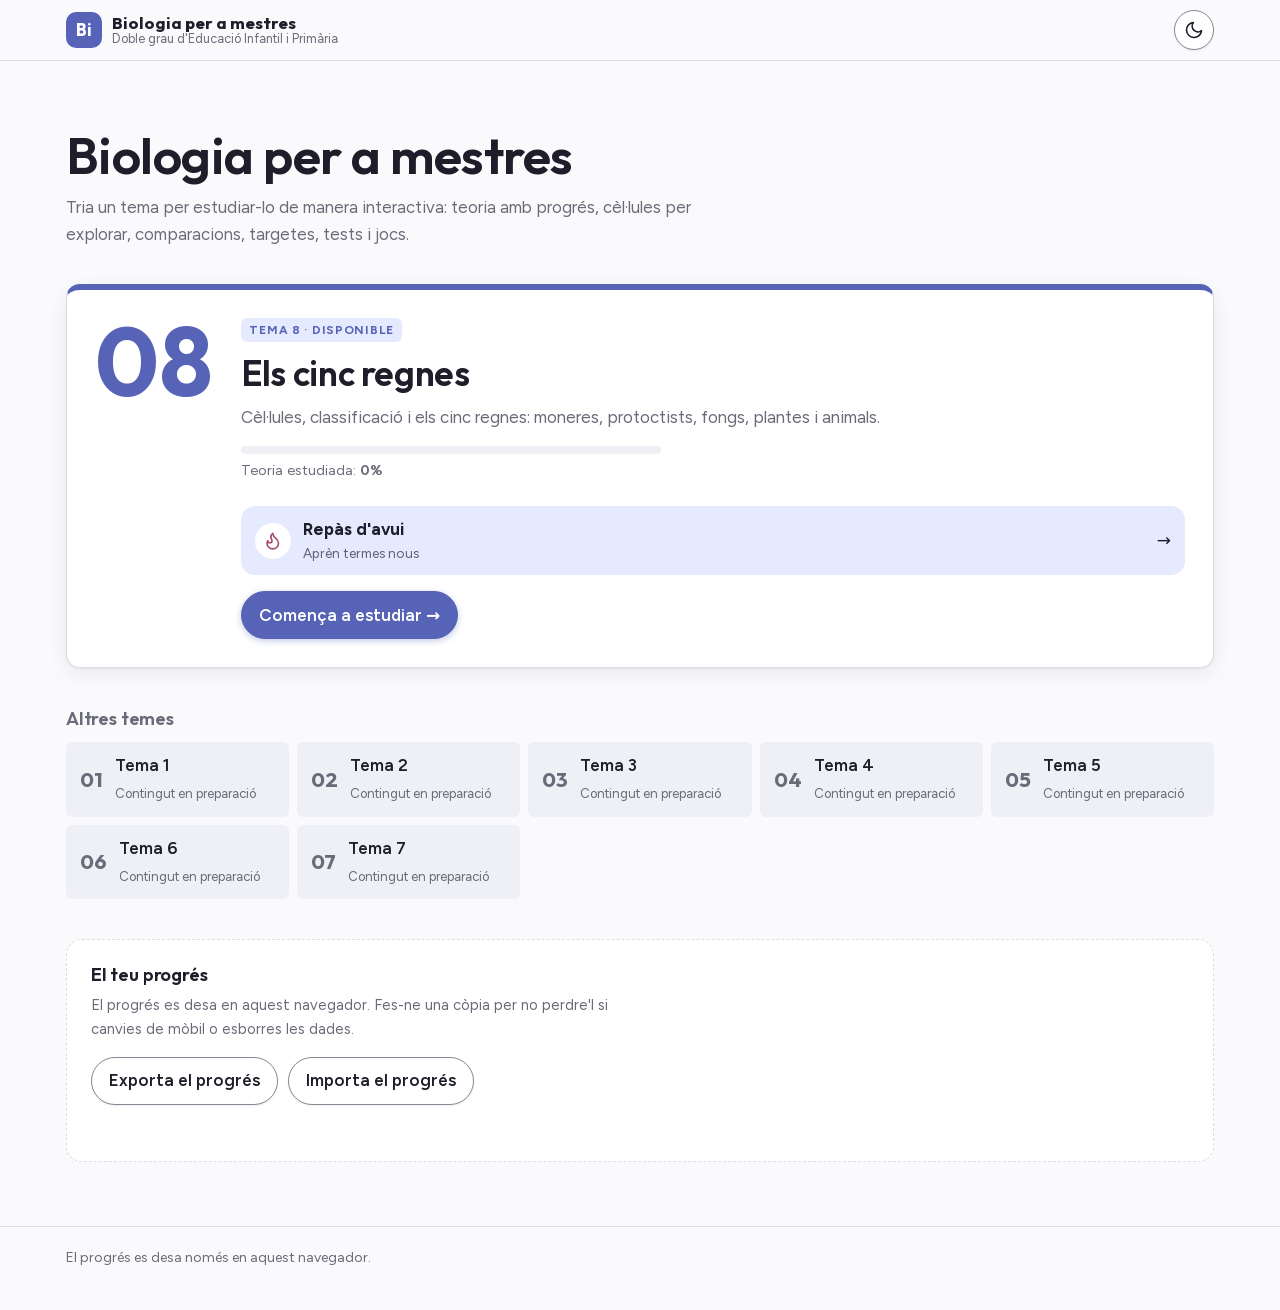
==== commit f6106af6: "Repàs d'avui y simulacro de examen - Repàs d'avui: sesión de 12 elementos con preguntas falladas, ta" ====
--- a/index.html
+++ b/index.html
@@ -62,6 +62,11 @@
     const secOk = last != null && lastSec && lastSec.startsWith('s' + last + '-');
     const secTxt = secOk && /^s\d+-\d+$/.test(lastSec) ? ' (apartat ' + lastSec.slice(1).replace('-', '.') + ')' : '';
     const started = last != null || done > 0;
+    // Repàs d'avui: preguntes fallades + targetes de nivell baix, i dies seguits
+    const lvl = store.get(t.clau + ':lvl', {}) || {}, errs = store.get(t.clau + ':errs', {}) || {};
+    const due = (errs.mc || []).length + (errs.tf || []).length + Object.values(lvl).filter(v => v < 3).length;
+    const daily = store.get(t.clau + ':daily', null), dk = ms => new Date(ms).toLocaleDateString('sv');
+    const streak = daily && (daily.last === dk(Date.now()) || daily.last === dk(Date.now() - 864e5)) ? Math.round(+daily.streak) || 0 : 0;
     actius.insertAdjacentHTML('beforeend', `<article class="card feature">
       <div class="feature-num" aria-hidden="true">${num}</div>
       <div class="feature-body">
@@ -70,6 +75,7 @@
         <p>${t.desc}</p>
         <div class="feature-prog"><div class="progress" role="progressbar" aria-label="Teoria estudiada" aria-valuemin="0" aria-valuemax="100" aria-valuenow="${pct}"><span style="width:${pct}%"></span></div>
           <small>Teoria estudiada: <b>${pct}%</b>${total ? ` (${done} de ${total} apartats)` : ''}</small></div>
+        <a class="repas-link" href="${t.url}#repas"><span class="repas-ico">${ICON('flame')}</span><span class="repas-txt"><b>Repàs d'avui</b><small>${due ? due + (due === 1 ? ' cosa per repassar' : ' coses per repassar') : 'Aprèn termes nous'}${streak ? ' · ' + streak + (streak === 1 ? ' dia seguit' : ' dies seguits') : ''}</small></span><span aria-hidden="true">→</span></a>
         <div class="feature-actions">
           ${started ? `<a class="btn primary" href="${t.url}#teoria">Continua on ho vas deixar${secTxt} →</a><a class="btn" href="${t.url}">Obre el tema</a>`
                      : `<a class="btn primary" href="${t.url}#teoria/0">Comença a estudiar →</a>`}
@@ -138,8 +144,11 @@
       'labels': v => typeof v === 'boolean',
       'errs': v => v && typeof v === 'object' && !Array.isArray(v) && Object.keys(v).every(m => (m === 'mc' || m === 'tf') && isStrArr(v[m])),
       'bag': v => v && typeof v === 'object' && !Array.isArray(v) && Object.values(v).every(a => isStrArr(a)),
-      'rank': v => v && typeof v === 'object' && !Array.isArray(v) && Object.values(v).every(a => Array.isArray(a) && a.length <= 20 && a.every(e => e && isNum(e.p) && isNum(e.ok) && isNum(e.n) && typeof e.d === 'string' && e.d.length <= 30 && typeof e.name === 'string' && e.name.length <= 30)),
+      'rank': v => v && typeof v === 'object' && !Array.isArray(v) && Object.values(v).every(a => Array.isArray(a) && a.length <= 20 && a.every(e => e && isNum(e.p) && isNum(e.ok) && isNum(e.n) && typeof e.d === 'string' && e.d.length <= 30 && (e.name === undefined || (typeof e.name === 'string' && e.name.length <= 30)))),
       'player': v => typeof v === 'string' && v.length <= 30,
+      'cmp': v => Array.isArray(v) && v.length === 2 && v.every(n => Number.isInteger(n) && n >= 1 && n <= 5),
+      'daily': v => v && typeof v === 'object' && !Array.isArray(v) && typeof v.last === 'string' && v.last.length <= 10 && isNum(v.streak) && isNum(v.best),
+      'notes': v => Array.isArray(v) && v.length <= 500 && v.every(x => x && typeof x === 'object' && typeof x.s === 'string' && /^s\d+-\d+$/.test(x.s) && typeof x.q === 'string' && x.q.length <= 400 && typeof x.n === 'string' && x.n.length <= 2000 && isNum(x.t)),
     };
     return keys.every(k => {
       const m = k.match(/^bio:(?:t\d+:)?([A-Za-z]+)$/);
--- a/assets/style.css
+++ b/assets/style.css
@@ -211,7 +211,7 @@
 }
 .toc-item .t { flex: 1; min-width: 0; line-height: 1.25; }
 .toc-item .p { font-size: .75rem; color: var(--muted); font-weight: 600; }
-.toc-select { display: none; width: 100%; padding: 10px 12px; border-radius: 10px; border: 1.5px solid var(--line); background: var(--surface); font-weight: 600; }
+.toc-select { display: none; }
 .toc-sep { border: 0; border-top: 1px solid var(--line); margin: 8px 6px; }
 .chapter-head { border-left: 6px solid var(--kc, var(--k0)); padding: 4px 0 4px 16px; margin-bottom: 18px; }
 .chapter-head .kicker { font-size: .8rem; font-weight: 700; letter-spacing: .08em; text-transform: uppercase; color: var(--kc, var(--muted)); }
@@ -340,18 +340,8 @@
 .cmp-selector { display: flex; flex-wrap: wrap; align-items: center; gap: 8px; margin-bottom: 18px; }
 .cmp-label { font-weight: 600; font-size: .95rem; }
 .cmp-row { display: flex; align-items: center; gap: 6px; flex-wrap: wrap; }
-.cmp-row select {
-  appearance: none; -webkit-appearance: none;
-  padding: .45em .8em; padding-right: 2em;
-  border: 1.5px solid var(--line); border-radius: 8px;
-  background: var(--surface); font-weight: 600; font-size: .95rem;
-  border-left: 4px solid var(--accent); cursor: pointer;
-  min-width: 130px;
-  background-image: url("data:image/svg+xml,%3Csvg xmlns='http://www.w3.org/2000/svg' viewBox='0 0 24 24' fill='none' stroke='%23889488' stroke-width='2.5' stroke-linecap='round'%3E%3Cpath d='m6 9 6 6 6-6'/%3E%3C/svg%3E");
-  background-repeat: no-repeat; background-position: right 8px center; background-size: 16px;
-}
-.cmp-row select:focus-visible { outline: 2px solid var(--accent); outline-offset: 2px; }
-.cmp-and { font-weight: 600; color: var(--muted); font-size: .9rem; }
+.cmp-row select { width: auto; min-width: 130px; border-left: 4px solid var(--accent); }
+.cmp-and { font-weight: 600; color: var(--muted); font-size: 1rem; }
 /* icon-btn swap: 44 px mínim a mòbil */
 #cmp-swap { width: 44px; height: 44px; margin: 0; border-radius: 50%; }
 .duel { display: grid; grid-template-columns: 1fr 1fr; gap: 14px; }
@@ -375,11 +365,6 @@
 
 /* ---------- Flashcards ---------- */
 .fc-wrap { max-width: 680px; margin: 0 auto; }
-.fc-controls { display: flex; flex-direction: column; flex-wrap: wrap; align-items: stretch; gap: 10px; margin-bottom: 14px; }
-.fc-controls select { padding: .45em .8em; border-radius: 999px; border: 1.5px solid var(--line); background: var(--surface); font-weight: 600; }
-.fc-controls select.control { padding-right: 36px; appearance: none; -webkit-appearance: none; cursor: pointer;
-  background-image: url("data:image/svg+xml,%3Csvg xmlns='http://www.w3.org/2000/svg' viewBox='0 0 24 24' fill='none' stroke='%23889488' stroke-width='2.5' stroke-linecap='round'%3E%3Cpath d='m6 9 6 6 6-6'/%3E%3C/svg%3E");
-  background-repeat: no-repeat; background-position: right 12px center; background-size: 16px; }
 .flashcard { perspective: 1200px; height: auto; margin: 8px 0 16px; cursor: pointer; border: 0; background: none; padding: 0; width: 100%; }
 .flashcard.flipped .fc-inner { transform: rotateY(180deg); }
 @media (prefers-reduced-motion: reduce) { .fc-inner { transition: none; } }
@@ -448,12 +433,12 @@
 
 /* ---------- Glossari ---------- */
 .gloss-tools { display: flex; gap: 10px; flex-wrap: wrap; margin-bottom: 16px; }
-.search { flex: 1; min-width: 220px; padding: 11px 16px; border-radius: 999px; border: 1.5px solid var(--line); background: var(--surface); }
+.search { flex: 1; min-width: 220px; padding: 11px 16px; border-radius: 10px; min-height: 44px; border: 1.5px solid var(--line); background: var(--surface); }
 .gloss { display: grid; grid-template-columns: repeat(auto-fill, minmax(min(320px, 100%), 1fr)); gap: 12px; }
 .gterm { padding: 14px 16px; }
 .gterm h3 { margin: 0 0 4px; font-size: 1.1rem; }
 .gterm p { margin: 0 0 8px; }
-.gterm .where { display: flex; flex-wrap: wrap; gap: 5px; align-items: center; font-size: .8rem; color: var(--muted); }
+.gterm .where { display: flex; flex-wrap: wrap; gap: 8px; align-items: center; font-size: .8rem; color: var(--muted); }
 .gterm .where button { border: 0; border-radius: 999px; padding: .2em .7em; min-height: 28px; font-size: .8rem; font-weight: 700; color: var(--on-k); background: var(--kc); }
 .gterm .where .more {
   border: 1.5px solid var(--line);
@@ -494,14 +479,6 @@
 .score-actions { justify-content: center; margin-top: 18px; }
 
 /* ---------- Controls de barra d'eines ---------- */
-.ctl-group { display: flex; flex-wrap: wrap; align-items: center; gap: 8px; }
-.ctl-label { font-size: .8rem; font-weight: 700; color: var(--muted); text-transform: uppercase; letter-spacing: .06em; min-width: 88px; }
-.control, .fc-controls select.control {
-  height: 40px; padding: 0 16px; border-radius: 999px; border: 1.5px solid var(--line); background: var(--surface);
-  font-size: .92rem; font-weight: 600; color: var(--ink); display: inline-flex; align-items: center; gap: 8px; line-height: 1;
-}
-.control:hover { border-color: var(--accent); }
-.control[aria-pressed="true"] { background: var(--accent); border-color: var(--accent); color: var(--on-accent); }
 /* Control segmentat (dues opcions excloents) */
 .seg { display: inline-flex; height: 40px; padding: 3px; border-radius: 999px; border: 1.5px solid var(--line); background: var(--surface-2); }
 .seg button { border: 0; background: none; border-radius: 999px; padding: 0 16px; font-size: .92rem; font-weight: 600; color: var(--muted); }
@@ -577,7 +554,6 @@
   .tf { grid-template-columns: 1fr 1fr; }
   .feature { grid-template-columns: 1fr; padding: 20px; }
   .feature-num { font-size: 3rem; }
-  .ctl-label { min-width: 100%; }
   .duel-tab thead th { position: sticky; top: 0; z-index: 1; }
   .duel-tab tbody th { display: none; }
   .duel-tab td.cell-label { width: 100%; padding-right: 8px; }
@@ -590,7 +566,6 @@
   .duel-tab thead th:not(:first-child) { flex: 1 1 0; min-width: 0; padding: 10px; overflow-wrap: break-word; }
   .duel-tab td.cell-label { flex: 1 1 100%; border-bottom: 0; padding: 10px 10px 4px; }
   .duel-tab td.cell-val { flex: 1 1 0; overflow-wrap: break-word; }
-  #v-comparar select { min-height: 44px; }
 }
 
 /* ---------- Correccions de desbordament ---------- */
@@ -760,7 +735,6 @@
 button:not(:disabled):not([aria-disabled="true"]),
 a.btn:not(:disabled):not([aria-disabled="true"]),
 .chip:not(:disabled):not([aria-disabled="true"]),
-.control:not(:disabled):not([aria-disabled="true"]),
 .kchoice:not(:disabled):not([aria-disabled="true"]),
 .opt:not(:disabled):not([aria-disabled="true"]),
 .toc-item:not(:disabled):not([aria-disabled="true"]),
@@ -977,42 +951,15 @@
   .hide-mode .study-table td:not(:first-child):not(.shown)::before { color: var(--muted) !important; }
   .hide-mode .study-table td:not(:first-child):not(.shown)::after { inset: 1.5em 0 2px 0; }
   .prog-cell { min-width: 0; }
-  /* Targetes: controls en columna */
-  .fc-controls {
-    display: grid; grid-template-columns: 1fr; gap: 10px;
-  }
-  .fc-controls .ctl-row { grid-template-columns: 1fr; }
-  .ctl-row .ctl-group { min-width: 100%; }
-  .ctl-row .ctl-group:nth-child(2) {
-    display: grid; grid-template-columns: 1fr auto; align-items: center; gap: 10px;
-  }
-  .ctl-row .ctl-group:nth-child(2) .ctl-switch-wrap { grid-column: 1; }
-  .ctl-row .ctl-group:nth-child(2) #fc-shuf { grid-column: 2; width: 100%; max-width: 140px; justify-self: end; }
-  .ctl-label { font-size: .75rem; }
-  .ctl-switch-wrap { display: flex; flex-direction: column; gap: 8px; }
-}
-
-/* ---------- Targetes: controls desktop ---------- */
-.ctl-row {
-  display: flex; flex-wrap: wrap; gap: 10px; align-items: stretch;
-}
-.ctl-row .ctl-group { flex: 1 1 0; min-width: 0; }
-.ctl-row .ctl-group:nth-child(2) {
-  display: flex; align-items: center; gap: 10px; justify-content: flex-end;
-}
-.ctl-switch-wrap {
-  display: flex; align-items: center; gap: 14px;
-}
-.ctl-switch-wrap .switch { margin-bottom: 0; }
+}
+
 
 /* ---------- Vores dels controls: contrast ≥ 3:1 (WCAG 1.4.11) ---------- */
 /* --line queda per a separadors i targetes; --line-strong per a tot el que es pot tocar */
-.search, .toc-select, .fc-controls select, select.control, .control,
+.search,
 .btn:not(.primary):not(.no):not(.yes), .chip, .seg, .kchoice, .opt, .done-toggle, .icon-btn,
 .more, .game-opt, .gterm .where .more, .duel-bar .chip { border-color: var(--line-strong); }
 .switch-track { background: var(--line-strong); }
-.fc-controls select.control { border-color: var(--line-strong); }
-
 /* Text gris sobre fons violeta pàl·lid: tons calculats per arribar a AA */
 .toc-item[aria-current="true"] .p, .quiz-card p, .fc-face.back .hint { color: var(--muted-on-soft); }
 
@@ -1075,3 +1022,106 @@
   .best-score { font-size: 1.5rem; }
   .personal-bests { grid-template-columns: repeat(auto-fill, minmax(140px, 1fr)); }
 }
+
+/* ---------- Bloc de configuració únic (Targetes, Test) ---------- */
+.setup { display: grid; gap: 18px; padding: 20px; max-width: 760px; }
+.setup-field { display: grid; gap: 8px; min-width: 0; align-content: start; }
+.setup-label { font-weight: 700; font-size: .95rem; color: var(--ink); }
+.setup-hint { margin: -6px 0 0; font-size: .9rem; }
+.setup-hint:empty { display: none; }
+.setup-row { display: flex; flex-wrap: wrap; gap: 14px 24px; align-items: end; }
+.setup-row > .setup-field.grow { flex: 1 1 240px; }
+.setup-inline { display: flex; gap: 10px; }
+.setup-inline .select { flex: 1 1 auto; min-width: 0; }
+.setup-inline .btn { flex: none; min-height: 44px; }
+.setup .seg { height: 44px; }
+.setup .seg button { flex: 1; min-width: 56px; }
+.setup-actions { display: flex; }
+.setup-actions .btn.primary { min-height: 48px; padding: 0 24px; }
+.switch-text { white-space: nowrap; }
+.fc-controls { margin-bottom: 14px; }
+.fc-controls .setup { max-width: none; }
+@media (max-width: 600px) {
+  .setup { padding: 16px; }
+  .setup-actions .btn.primary { flex: 1; }
+  .setup-row > .setup-field { flex: 1 1 100%; }
+  .setup-inline .btn { width: 44px; padding: 0; }
+  .setup-inline .btn .btn-txt { display: none; }
+}
+/* Opcions grans (tipus de test) */
+.opt-cards { display: grid; grid-template-columns: repeat(auto-fit, minmax(min(220px, 100%), 1fr)); gap: 10px; }
+.opt-card { display: grid; gap: 2px; text-align: left; padding: 12px 14px; min-height: 44px; border: 1.5px solid var(--line-strong); border-radius: 12px; background: var(--surface); color: var(--ink); cursor: pointer; font: inherit; }
+.opt-card b { font-size: 1rem; }
+.opt-card span { font-size: .88rem; color: var(--muted); }
+.opt-card:hover { border-color: var(--accent); }
+.opt-card[aria-pressed="true"] { border-color: var(--accent); background: var(--accent-soft); box-shadow: inset 0 0 0 1px var(--accent); }
+.opt-card[aria-pressed="true"] span { color: var(--muted-on-soft); }
+.opt-card:focus-visible { outline: 2px solid var(--accent); outline-offset: 2px; }
+
+/* ---------- Desplegable únic per a tota la web ---------- */
+.select {
+  appearance: none; -webkit-appearance: none; width: 100%; min-height: 44px; padding: 0 40px 0 14px;
+  border: 1.5px solid var(--line-strong); border-radius: 10px; color: var(--ink); font-weight: 600; font-size: 1rem; cursor: pointer;
+  background: var(--surface) url("data:image/svg+xml,%3Csvg xmlns='http://www.w3.org/2000/svg' viewBox='0 0 24 24' fill='none' stroke='%23696b78' stroke-width='2.5' stroke-linecap='round'%3E%3Cpath d='m6 9 6 6 6-6'/%3E%3C/svg%3E") no-repeat right 12px center / 16px;
+}
+.select:hover { border-color: var(--accent); }
+.select:focus-visible { outline: 2px solid var(--accent); outline-offset: 2px; }
+:root[data-theme="dark"] .select { background-image: url("data:image/svg+xml,%3Csvg xmlns='http://www.w3.org/2000/svg' viewBox='0 0 24 24' fill='none' stroke='%239a9db1' stroke-width='2.5' stroke-linecap='round'%3E%3Cpath d='m6 9 6 6 6-6'/%3E%3C/svg%3E"); }
+@media (prefers-color-scheme: dark) {
+  :root:not([data-theme="light"]) .select { background-image: url("data:image/svg+xml,%3Csvg xmlns='http://www.w3.org/2000/svg' viewBox='0 0 24 24' fill='none' stroke='%239a9db1' stroke-width='2.5' stroke-linecap='round'%3E%3Cpath d='m6 9 6 6 6-6'/%3E%3C/svg%3E"); }
+}
+
+/* ---------- Targetes: ajuda de teclat només amb teclat; nivell visible; «Ja ho sé» destacat ---------- */
+.kbd-only { display: none; }
+@media (hover: hover) and (pointer: fine) { .kbd-only { display: inline; } }
+.lvl-wrap { display: flex; flex-direction: column; align-items: center; gap: 4px; margin-top: 10px; }
+.lvl-wrap .lvl { margin: 0; }
+.lvl-txt { font-size: .78rem; font-weight: 600; color: var(--muted); }
+.fc-face.back .lvl-txt { color: var(--muted-on-soft); }
+.fc-actions .btn.yes, .fc-actions .btn.yes:hover { background: var(--ok); border-color: var(--ok); color: var(--surface); }
+.fc-actions .btn.yes .i { stroke: currentColor; }
+
+/* Rècords: targeta sense partides, amb vora discontínua com els altres estats buits */
+.best-card.is-empty { border-style: dashed; box-shadow: none; background: transparent; }
+
+/* ---------- Punts febles (Progrés) ---------- */
+.weak-list { display: grid; grid-template-columns: repeat(auto-fill, minmax(min(280px, 100%), 1fr)); gap: 12px; }
+.weak { padding: 16px; border-left: 6px solid var(--kc); }
+.weak h3 { margin: 0 0 8px; }
+.weak-why { margin: 0 0 12px; padding-left: 1.1em; color: var(--muted); font-size: .92rem; }
+.weak-btns { display: flex; flex-wrap: wrap; gap: 8px; }
+
+/* ---------- Escolta (teoria) ---------- */
+.sec-actions { display: flex; flex-wrap: wrap; gap: 8px; align-items: center; }
+.listen { display: none; }
+.tts-ok .listen { display: inline-flex; }
+
+/* ---------- Repàs d'avui ---------- */
+.repas-stats { grid-template-columns: repeat(2, minmax(0, 1fr)); max-width: 760px; }
+.repas-stats .stat .i { width: 1em; height: 1em; vertical-align: -2px; color: var(--b-pre); }
+.repas-start { padding: 22px; max-width: 760px; }
+.repas-start h2 { margin: 0 0 6px; }
+.repas-start .btn.primary { margin-top: 14px; min-height: 48px; padding: 0 24px; }
+.repas-done { display: flex; align-items: center; gap: 8px; margin: 0 0 12px; padding: 10px 14px; border-radius: 12px; background: var(--ok-bg); color: var(--ok); font-weight: 600; }
+.rp-kicker { margin: 0 0 4px; font-size: .78rem; font-weight: 700; text-transform: uppercase; letter-spacing: .06em; color: var(--muted); }
+.rp-card { text-align: center; }
+.rp-term { font-family: var(--font-display); font-size: 1.9rem; font-weight: 700; margin: 6px 0 14px; overflow-wrap: break-word; }
+.rp-def { text-align: left; margin: 0 0 16px; padding: 14px 16px; border-radius: 12px; background: var(--surface-2); }
+.rp-actions { display: flex; flex-wrap: wrap; justify-content: center; gap: 10px; }
+.rp-actions .btn { min-height: 48px; flex: 1 1 140px; max-width: 240px; }
+.rp-actions .btn.yes { background: var(--ok); border-color: var(--ok); color: var(--surface); }
+.repas-link { display: flex; align-items: center; gap: 12px; margin: 14px 0 0; padding: 10px 14px; min-height: 48px; border-radius: 14px; background: var(--accent-soft); color: var(--ink); text-decoration: none; }
+.repas-link:hover { box-shadow: inset 0 0 0 1.5px var(--accent); }
+.repas-txt { flex: 1; display: grid; }
+.repas-txt small { color: var(--muted-on-soft); font-size: .85rem; }
+.repas-ico { display: grid; place-items: center; width: 36px; height: 36px; flex: none; border-radius: 50%; background: var(--surface); color: var(--b-pre); }
+@media (max-width: 600px) { .repas-start .btn.primary { width: 100%; } }
+
+/* ---------- Simulacre d'examen ---------- */
+.opt-card b .i { width: 1em; height: 1em; vertical-align: -2px; margin-right: 4px; }
+.setup-row[hidden] { display: none; }
+.ex-time { display: inline-flex; align-items: center; gap: 4px; font-variant-numeric: tabular-nums; font-weight: 700; }
+.ex-time .i { width: 1em; height: 1em; }
+#ex-time.low { color: var(--bad); }
+.opt.picked { border-color: var(--accent); background: var(--accent-soft); }
+.ex-table { margin: 16px 0; text-align: left; }
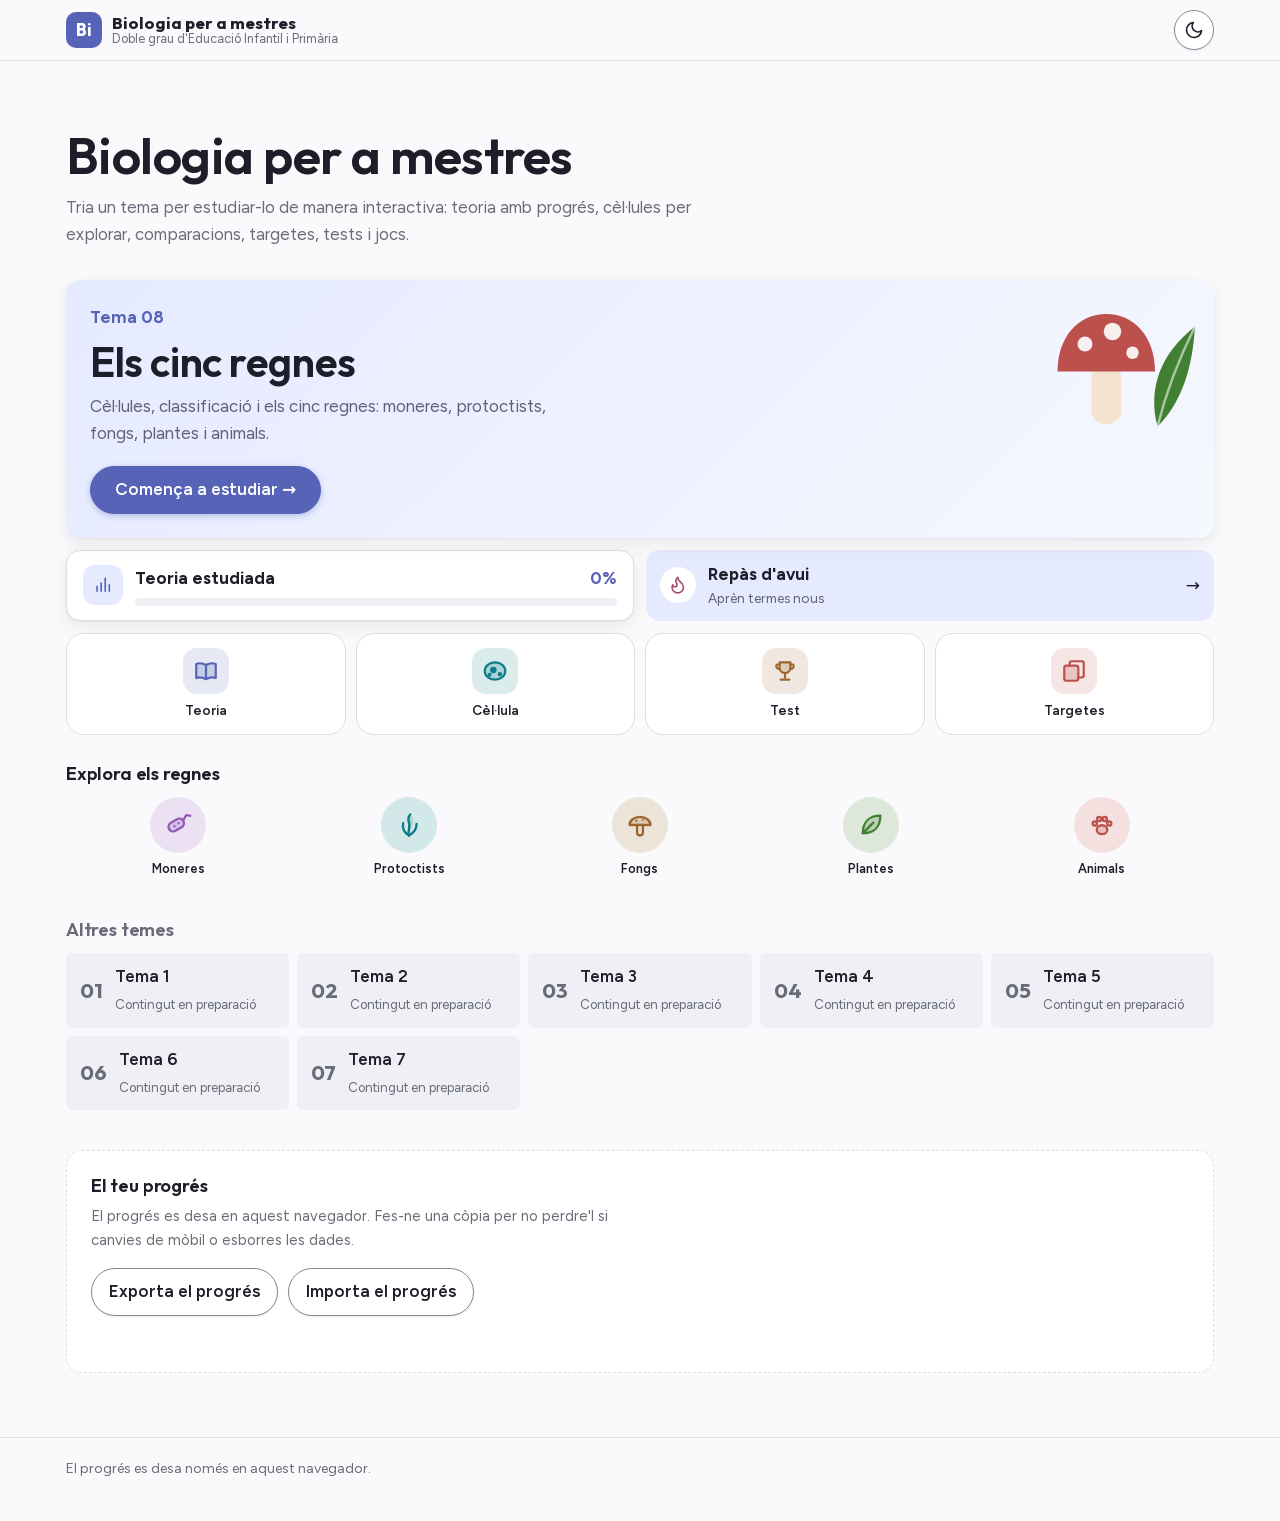
==== commit 94d5f230: "Portada más visual e iconos de dos tonos - Tarjeta del tema con ilustración y botón principal a todo" ====
--- a/index.html
+++ b/index.html
@@ -67,21 +67,42 @@
     const due = (errs.mc || []).length + (errs.tf || []).length + Object.values(lvl).filter(v => v < 3).length;
     const daily = store.get(t.clau + ':daily', null), dk = ms => new Date(ms).toLocaleDateString('sv');
     const streak = daily && (daily.last === dk(Date.now()) || daily.last === dk(Date.now() - 864e5)) ? Math.round(+daily.streak) || 0 : 0;
-    actius.insertAdjacentHTML('beforeend', `<article class="card feature">
-      <div class="feature-num" aria-hidden="true">${num}</div>
-      <div class="feature-body">
-        <span class="tag on">Tema ${t.num} · Disponible</span>
-        <h2>${t.titol}</h2>
-        <p>${t.desc}</p>
-        <div class="feature-prog"><div class="progress" role="progressbar" aria-label="Teoria estudiada" aria-valuemin="0" aria-valuemax="100" aria-valuenow="${pct}"><span style="width:${pct}%"></span></div>
-          <small>Teoria estudiada: <b>${pct}%</b>${total ? ` (${done} de ${total} apartats)` : ''}</small></div>
-        <a class="repas-link" href="${t.url}#repas"><span class="repas-ico">${ICON('flame')}</span><span class="repas-txt"><b>Repàs d'avui</b><small>${due ? due + (due === 1 ? ' cosa per repassar' : ' coses per repassar') : 'Aprèn termes nous'}${streak ? ' · ' + streak + (streak === 1 ? ' dia seguit' : ' dies seguits') : ''}</small></span><span aria-hidden="true">→</span></a>
-        <div class="feature-actions">
-          ${started ? `<a class="btn primary" href="${t.url}#teoria">Continua on ho vas deixar${secTxt} →</a><a class="btn" href="${t.url}">Obre el tema</a>`
-                     : `<a class="btn primary" href="${t.url}#teoria/0">Comença a estudiar →</a>`}
-        </div>
-      </div>
-    </article>`);
+    const go = started ? `${t.url}#teoria` : `${t.url}#teoria/0`;
+    const goTxt = started ? `Continua${secTxt}` : 'Comença a estudiar';
+    actius.insertAdjacentHTML('beforeend', `<article class="card hero-card">
+      <svg class="hero-art" viewBox="0 0 120 110" aria-hidden="true" focusable="false">
+        <path d="M86 106c-8-30 2-58 30-80-2 32-10 60-30 80z" style="fill:var(--k4)"/>
+        <path d="M86 106c6-24 14-48 30-80" fill="none" stroke-width="2" style="stroke:var(--surface);opacity:.55"/>
+        <rect x="33" y="56" width="24" height="48" rx="11" style="fill:#f3e3cf"/>
+        <path d="M6 62C6 34 23 16 45 16s39 18 39 46z" style="fill:var(--k5)"/>
+        <circle cx="28" cy="40" r="6" fill="#fff" opacity=".9"/><circle cx="50" cy="30" r="7" fill="#fff" opacity=".9"/><circle cx="66" cy="47" r="5" fill="#fff" opacity=".9"/>
+      </svg>
+      <span class="hero-kicker">Tema ${num}</span>
+      <h2>${t.titol}</h2>
+      <p>${t.desc}</p>
+      <a class="btn primary" href="${go}">${goTxt}&nbsp;→</a>
+    </article>
+    <div class="home-grid">
+      <div class="card prog-card"><span class="prog-ico">${ICON('bars')}</span><div>
+        <div class="prog-row"><b>Teoria estudiada</b><span>${pct}%</span></div>
+        <div class="progress" role="progressbar" aria-label="Teoria estudiada" aria-valuemin="0" aria-valuemax="100" aria-valuenow="${pct}"><span style="width:${pct}%"></span></div>
+        ${total ? `<small>${done} de ${total} apartats</small>` : ''}</div></div>
+      <a class="repas-link" href="${t.url}#repas"><span class="repas-ico">${ICON('flame')}</span><span class="repas-txt"><b>Repàs d'avui</b><small>${due ? due + (due === 1 ? ' cosa per repassar' : ' coses per repassar') : 'Aprèn termes nous'}${streak ? ' · ' + streak + (streak === 1 ? ' dia seguit' : ' dies seguits') : ''}</small></span><span aria-hidden="true">→</span></a>
+    </div>
+    <nav class="quick" aria-label="Accés ràpid al tema ${t.num}">
+      <a href="${t.url}#teoria" style="--c:var(--accent)"><span class="ico">${ICON('d-book')}</span>Teoria</a>
+      <a href="${t.url}#cellula" style="--c:var(--k2)"><span class="ico">${ICON('d-cell')}</span>Cèl·lula</a>
+      <a href="${t.url}#test" style="--c:var(--k3)"><span class="ico">${ICON('d-trophy')}</span>Test</a>
+      <a href="${t.url}#targetes" style="--c:var(--k5)"><span class="ico">${ICON('d-cards')}</span>Targetes</a>
+    </nav>
+    ${t.num === 8 ? `<section class="regnes" aria-labelledby="h-regnes"><h2 id="h-regnes">Explora els regnes</h2>
+      <div class="regnes-row">
+        <a href="${t.url}#teoria/1" style="--c:var(--k1)"><span class="ico">${ICON('d-bacteri')}</span>Moneres</a>
+        <a href="${t.url}#teoria/2" style="--c:var(--k2)"><span class="ico">${ICON('d-alga')}</span>Protoctists</a>
+        <a href="${t.url}#teoria/3" style="--c:var(--k3)"><span class="ico">${ICON('d-bolet')}</span>Fongs</a>
+        <a href="${t.url}#teoria/4" style="--c:var(--k4)"><span class="ico">${ICON('d-fulla')}</span>Plantes</a>
+        <a href="${t.url}#teoria/5" style="--c:var(--k5)"><span class="ico">${ICON('d-pota')}</span>Animals</a>
+      </div></section>` : ''}`);
   }
 
   /* ---------- Backup: exportar / importar progrés ---------- */
--- a/assets/style.css
+++ b/assets/style.css
@@ -160,32 +160,8 @@
 .hero { padding: 40px 0 8px; }
 .hero h1 { font-size: clamp(2rem, 6vw, 3.2rem); margin: 0 0 8px; }
 .hero p { margin: 0; color: var(--muted); max-width: 62ch; font-size: 1.05rem; }
-.temes { display: grid; grid-template-columns: repeat(auto-fill, minmax(min(250px, 100%), 1fr)); gap: 16px; margin-top: 28px; }
-.tema {
-  position: relative; display: flex; flex-direction: column; gap: 8px; padding: 20px; text-decoration: none; color: var(--ink);
-  min-height: 190px; transition: transform .15s, border-color .15s;
-}
-a.tema:hover { transform: translateY(-3px); border-color: var(--accent); }
-.tema .num { font-family: var(--font-display); font-size: 2.6rem; line-height: 1; color: var(--accent); font-weight: 700; }
-.tema h2 { margin: 0; font-size: 1.25rem; }
-.tema p { margin: 0; color: var(--muted); font-size: .95rem; }
-.tema.off { opacity: .6; box-shadow: none; border-style: dashed; min-height: 150px; }
-.tema.off .num { color: var(--muted); }
-.tema .tag { align-self: flex-start; font-size: .75rem; font-weight: 700; text-transform: uppercase; letter-spacing: .06em; padding: .15em .6em; border-radius: 999px; background: var(--surface-2); color: var(--muted); }
-.tema .tag.on { background: var(--accent-soft); color: var(--accent); }
 .progress { height: 8px; border-radius: 999px; background: var(--surface-2); overflow: hidden; margin-top: auto; }
 .progress > span { display: block; height: 100%; background: var(--accent); width: 0; transition: width .4s; }
-.dots { display: flex; gap: 5px; }
-.dots i { width: 12px; height: 12px; border-radius: 50%; display: block; }
-.feature { display: grid; grid-template-columns: auto 1fr; gap: 8px 28px; padding: 28px; margin-top: 28px; border-top: 6px solid var(--accent); }
-.feature-num { font-family: var(--font-display); font-weight: 700; font-size: clamp(3.5rem, 10vw, 6rem); line-height: .9; color: var(--accent); }
-.feature-body { display: flex; flex-direction: column; gap: 10px; min-width: 0; }
-.feature h2 { margin: 0; font-size: clamp(1.6rem, 4vw, 2.2rem); }
-.feature p { margin: 0; color: var(--muted); max-width: 60ch; }
-.feature .tag { align-self: flex-start; font-size: .75rem; font-weight: 700; text-transform: uppercase; letter-spacing: .06em; padding: .2em .7em; border-radius: 999px; background: var(--accent-soft); color: var(--accent); }
-.feature-prog { display: grid; gap: 6px; max-width: 420px; margin-top: 4px; }
-.feature-prog small { color: var(--muted); }
-.feature-actions { display: flex; flex-wrap: wrap; gap: 10px; margin-top: 6px; }
 .altres { margin-top: 40px; }
 .altres h2 { font-size: 1.15rem; margin: 0 0 12px; color: var(--muted); }
 .altres-list { list-style: none; margin: 0; padding: 0; display: grid; grid-template-columns: repeat(auto-fill, minmax(min(220px, 100%), 1fr)); gap: 8px; }
@@ -552,8 +528,6 @@
   .flashcard { height: auto; }
   .brand-text small { display: none; }
   .tf { grid-template-columns: 1fr 1fr; }
-  .feature { grid-template-columns: 1fr; padding: 20px; }
-  .feature-num { font-size: 3rem; }
   .duel-tab thead th { position: sticky; top: 0; z-index: 1; }
   .duel-tab tbody th { display: none; }
   .duel-tab td.cell-label { width: 100%; padding-right: 8px; }
@@ -795,10 +769,9 @@
 }
 
 /* Tab: subratllat en lloc de vora/píndola */
-.tab:not(:disabled):not([aria-disabled="true"]):not([aria-pressed="true"]):hover {
-  border-bottom-color: var(--accent);
-  background: var(--surface-2);
-  color: var(--ink);
+@media (hover: hover) {
+  .tab:not(:disabled):not([aria-disabled="true"]):not([aria-current="page"]):hover,
+  .tab-more:not([aria-current="page"]):hover { background: var(--surface-2); color: var(--ink); }
 }
 .tab:not(:disabled):not([aria-disabled="true"]):active {
   transform: translateY(1px);
@@ -814,8 +787,6 @@
 button:disabled:active, [aria-disabled="true"]:active { transform: none; }
 
 /* ---------- Informació: que NO sembli botó ---------- */
-.tag,
-.feature .tag,
 .diff-tag,
 .badge,
 .altres-list li {
@@ -923,7 +894,7 @@
 @media (max-width: 360px) { .sel-hint { font-size: .85rem; text-wrap: balance; text-align: center; } }
 
 /* ---------- Taules: paraules senceres i, al mòbil, una targeta per fila ---------- */
-.study-table th, .study-table td { overflow-wrap: normal; word-break: normal; hyphens: auto; }
+.study-table th, .study-table td { overflow-wrap: normal; word-break: normal; hyphens: manual; }
 @media (max-width: 600px) {
   .table-wrap { overflow: visible; border: 0; background: transparent; }
   .study-table, .study-table tbody, .study-table tr, .study-table td { display: block; width: auto; }
@@ -935,10 +906,12 @@
   .study-table tr:last-child { margin-bottom: 0; border-bottom: 0; }
   .study-table td { border: 0; padding: 0; margin-bottom: 8px; line-height: 1.45; }
   .study-table td:last-child { margin-bottom: 0; }
+  .study-table tr { overflow: hidden; }
   .study-table td:first-child {
-    font-family: var(--font-display); font-size: 1.08rem; color: var(--ink);
-    padding-bottom: 8px; margin-bottom: 8px;
-    border-bottom: 1px solid var(--line);
+    font-family: var(--font-display); font-size: 1.05rem; color: var(--ink);
+    margin: -14px -14px 12px; padding: 10px 14px;
+    background: color-mix(in srgb, var(--kc, var(--accent)) 12%, var(--surface));
+    border-bottom: 1px solid var(--line); border-left: 4px solid var(--kc, var(--accent));
   }
   .study-table td:not(:first-child)::before {
     content: attr(data-label); display: block;
@@ -1125,3 +1098,136 @@
 #ex-time.low { color: var(--bad); }
 .opt.picked { border-color: var(--accent); background: var(--accent-soft); }
 .ex-table { margin: 16px 0; text-align: left; }
+
+/* ---------- Clau dicotòmica ---------- */
+.clau-meta, .clau-org, .clau-path, .clau-q, .clau-res { max-width: 760px; }
+.clau-org { padding: 18px; margin-bottom: 12px; }
+.clau-org h2 { margin: 0; }
+.clau-org .sci { margin: 2px 0 0; font-style: italic; color: var(--muted); }
+.clau-org .clue { display: flex; gap: 8px; align-items: flex-start; margin: 12px 0 0; padding: 10px 12px; border-radius: 12px; background: var(--surface-2); }
+.clau-org .clue .i { flex: none; width: 1.1em; height: 1.1em; margin-top: .25em; color: var(--accent); }
+.clau-path { list-style: none; display: grid; gap: 10px; margin: 0 0 12px 8px; padding: 2px 0 2px 16px; border-left: 3px solid var(--accent); }
+.clau-path li { display: grid; grid-template-columns: 1fr auto; gap: 2px 10px; align-items: center; }
+.clau-path li span { font-weight: 600; }
+.clau-path li b { padding: 2px 12px; border-radius: 999px; font-size: .85rem; background: var(--accent-soft); color: var(--ink); }
+.clau-path li small { grid-column: 1 / -1; color: var(--muted); }
+.clau-q { padding: 20px; }
+.clau-q h3 { margin: 0 0 14px; font-size: 1.25rem; }
+.clau-btns { display: grid; grid-template-columns: 1fr 1fr; gap: 10px; }
+.clau-btns .btn { min-height: 52px; font-size: 1.05rem; }
+#v-clau .clau-btns .btn.wrong { border-color: var(--bad); background: var(--bad-bg); color: var(--bad); }
+.clau-res { padding: 20px; border-left: 6px solid var(--kc); }
+.clau-res h3 { margin: 0 0 8px; font-size: 1.4rem; }
+.clau-now { padding: 10px 12px; border-radius: 12px; background: var(--surface-2); }
+
+/* ---------- Subratllats i notes ---------- */
+:root { --hl: rgb(255 214 64 / .5); }
+@media (prefers-color-scheme: dark) { :root:not([data-theme="light"]) { --hl: rgb(255 214 64 / .28); } }
+:root[data-theme="dark"] { --hl: rgb(255 214 64 / .28); }
+mark.hl { background: var(--hl); color: inherit; border-radius: 3px; padding: 0 1px; cursor: pointer; }
+mark.hl.has-note.end::after { content: "✎"; margin-left: 2px; font-size: .8em; color: var(--accent); }
+.sel-bar { position: fixed; left: 50%; bottom: calc(16px + env(safe-area-inset-bottom)); transform: translateX(-50%); z-index: 60; display: flex; gap: 8px; padding: 8px; border-radius: 999px; background: var(--surface); border: 1px solid var(--line-strong); box-shadow: 0 6px 24px rgb(0 0 0 / .18); }
+.sel-bar[hidden] { display: none; }
+.sel-bar .btn { white-space: nowrap; }
+@media (max-width: 600px) { .sel-bar { bottom: calc(84px + env(safe-area-inset-bottom)); } }
+.note-dlg { width: min(520px, calc(100% - 32px)); padding: 20px; border: 1px solid var(--line); border-radius: 18px; background: var(--surface); color: var(--ink); }
+.note-dlg::backdrop { background: rgb(0 0 0 / .45); }
+.note-dlg h2 { margin: 0 0 10px; }
+.note-dlg blockquote, .note-item blockquote { margin: 0 0 12px; padding: 8px 12px; border-left: 4px solid #e0b400; border-radius: 0 10px 10px 0; background: var(--surface-2); }
+.note-dlg textarea { width: 100%; margin-top: 6px; padding: 10px 12px; border: 1.5px solid var(--line-strong); border-radius: 10px; background: var(--surface); color: var(--ink); font: inherit; resize: vertical; }
+.note-actions { display: flex; flex-wrap: wrap; gap: 8px; margin-top: 14px; }
+.note-actions .spacer { flex: 1; }
+.note-group { padding: 18px; margin-bottom: 12px; max-width: 760px; }
+.note-group h2 { margin: 0 0 12px; font-size: 1.15rem; }
+.note-item + .note-item { margin-top: 14px; padding-top: 14px; border-top: 1px solid var(--line); }
+.note-item p { margin: 0 0 10px; white-space: pre-line; }
+.note-btns { display: flex; flex-wrap: wrap; gap: 8px; }
+
+/* Botons de més d'una línia: repartir el text i no deixar paraules (ni fletxes) soles */
+.btn, .chip, .repas-link { text-wrap: balance; }
+.btn { text-align: center; }
+h1, h2, h3 { text-wrap: balance; }
+
+/* Títols dins de la teoria (h3): barra del color del capítol perquè no es confonguin amb els noms de les targetes */
+.prose h3 { display: flex; align-items: center; gap: 10px; font-size: 1.22rem; margin: 1.6em 0 .6em; }
+.prose h3::before { content: ""; flex: none; width: 5px; height: 1.1em; border-radius: 3px; background: var(--kc, var(--accent)); }
+
+/* ---------- Navegació: píndola suau per a la pestanya activa ---------- */
+.tabs { align-items: center; gap: 4px; padding: 6px 16px 10px; }
+.tab, .tab-more {
+  display: inline-flex; align-items: center; gap: 6px; min-height: 44px; padding: 0 14px;
+  border: 0; border-radius: 999px; background: none; color: var(--muted);
+  font: inherit; font-weight: 600; white-space: nowrap; cursor: pointer;
+}
+.tab[aria-current="page"], .tab-more[aria-current="page"] { background: var(--accent-soft); color: var(--accent); }
+.tab-more .i { width: 18px; height: 18px; }
+.tabs-menu {
+  position: fixed; inset: auto; margin: 0; min-width: 230px; padding: 6px;
+  border: 1px solid var(--line); border-radius: 16px; background: var(--surface); color: var(--ink);
+  box-shadow: 0 12px 32px rgb(0 0 0 / .16);
+}
+.tabs-menu:popover-open { display: grid; gap: 2px; }
+.tabs-menu .tab { justify-content: flex-start; width: 100%; border-radius: 12px; color: var(--ink); }
+.tabs-menu .tab[aria-current="page"] { color: var(--accent); }
+@media (max-width: 600px) {
+  .bottomnav { gap: 2px; padding: 6px 6px max(6px, env(safe-area-inset-bottom)); box-shadow: 0 -4px 18px rgb(0 0 0 / .07); }
+  .bottomnav .tab, .bottomnav .bn-more { height: auto; min-height: 56px; border-radius: 16px; font-weight: 600; }
+  .bottomnav .tab[aria-current="page"], .bottomnav .bn-more[aria-current="page"] { background: var(--accent-soft); color: var(--accent); }
+  .bottomnav .bn-more[aria-expanded="true"] { background: var(--surface-2); color: var(--ink); }
+  .bottomnav .tab:focus-visible, .bottomnav .bn-more:focus-visible { outline: 2px solid var(--accent); outline-offset: -2px; }
+  .bn-menu { bottom: calc(76px + env(safe-area-inset-bottom)); padding: 6px; border-radius: 16px; min-width: 220px; }
+  .bn-menu .tab { min-height: 44px; border-radius: 12px; font-size: .95rem; }
+  .bn-menu .tab[aria-current="page"] { background: var(--accent-soft); }
+  body { padding-bottom: calc(84px + env(safe-area-inset-bottom)); }
+  .sel-bar { bottom: calc(92px + env(safe-area-inset-bottom)); }
+}
+
+/* ---------- Icones de dos tons ---------- */
+.i .d { fill: currentColor; fill-opacity: .22; stroke: none; }
+
+/* ---------- Portada ---------- */
+.hero-card {
+  position: relative; overflow: hidden; display: grid; gap: 6px; justify-items: start;
+  margin-top: 24px; padding: 24px; border: 0;
+  background: linear-gradient(135deg, var(--accent-soft), color-mix(in srgb, var(--accent-soft) 35%, var(--surface)));
+}
+.hero-kicker { font-weight: 700; color: var(--accent); }
+.hero-card h2 { margin: 0; font-size: clamp(1.8rem, 6vw, 2.6rem); max-width: calc(100% - 120px); }
+.hero-card p { margin: 0 0 12px; color: var(--muted-on-soft); max-width: 46ch; }
+.hero-card .btn.primary { min-height: 48px; padding: 0 24px; }
+.hero-art { position: absolute; top: 14px; right: 14px; width: clamp(96px, 18vw, 150px); height: auto; }
+.home-grid { display: grid; gap: 12px; margin-top: 12px; }
+@media (min-width: 700px) { .home-grid { grid-template-columns: 1fr 1fr; } }
+.home-grid .repas-link { margin: 0; }
+.prog-card { display: grid; grid-template-columns: auto 1fr; gap: 12px; align-items: center; padding: 14px 16px; }
+.prog-ico { display: grid; place-items: center; width: 40px; height: 40px; border-radius: 12px; background: var(--accent-soft); color: var(--accent); }
+.prog-row { display: flex; justify-content: space-between; gap: 8px; margin-bottom: 6px; }
+.prog-row span { color: var(--accent); font-weight: 700; }
+.prog-card .progress { margin: 0; }
+.prog-card small { display: block; margin-top: 6px; color: var(--muted); font-size: .82rem; }
+.quick { display: grid; grid-template-columns: repeat(4, minmax(0, 1fr)); gap: 10px; margin-top: 12px; }
+.quick a, .regnes-row a { display: grid; justify-items: center; gap: 6px; color: var(--ink); text-decoration: none; font-weight: 600; text-align: center; }
+.quick a { padding: 14px 4px 12px; border: 1px solid var(--line); border-radius: 18px; background: var(--surface); font-size: .85rem; }
+.quick .ico { display: grid; place-items: center; width: 46px; height: 46px; border-radius: 14px; background: color-mix(in srgb, var(--c) 15%, var(--surface)); color: var(--c); }
+.quick .ico .i { width: 26px; height: 26px; }
+.regnes { margin-top: 28px; }
+.regnes h2 { margin: 0 0 12px; font-size: 1.15rem; }
+.regnes-row { display: grid; grid-template-columns: repeat(5, minmax(0, 1fr)); gap: 6px; }
+.regnes-row a { font-size: .8rem; }
+.regnes-row .ico { display: grid; place-items: center; width: 56px; height: 56px; border-radius: 50%; background: color-mix(in srgb, var(--c) 18%, var(--surface)); color: var(--c); }
+.regnes-row .ico .i { width: 28px; height: 28px; }
+@media (hover: hover) {
+  .quick a:hover { border-color: var(--c); }
+  .regnes-row a:hover .ico { box-shadow: 0 0 0 2px var(--c); }
+}
+@media (max-width: 600px) {
+  .hero-card { padding: 20px; }
+  .hero-card h2 { max-width: calc(100% - 96px); }
+  .hero-art { width: 92px; }
+  .hero-card .btn.primary { width: 100%; }
+  .regnes-row .ico { width: 50px; height: 50px; }
+}
+
+/* ---------- Classifica: icona del regne als botons ---------- */
+.kchoice { display: flex; align-items: center; gap: 10px; }
+.kchoice .i { flex: none; width: 24px; height: 24px; color: var(--kc); }
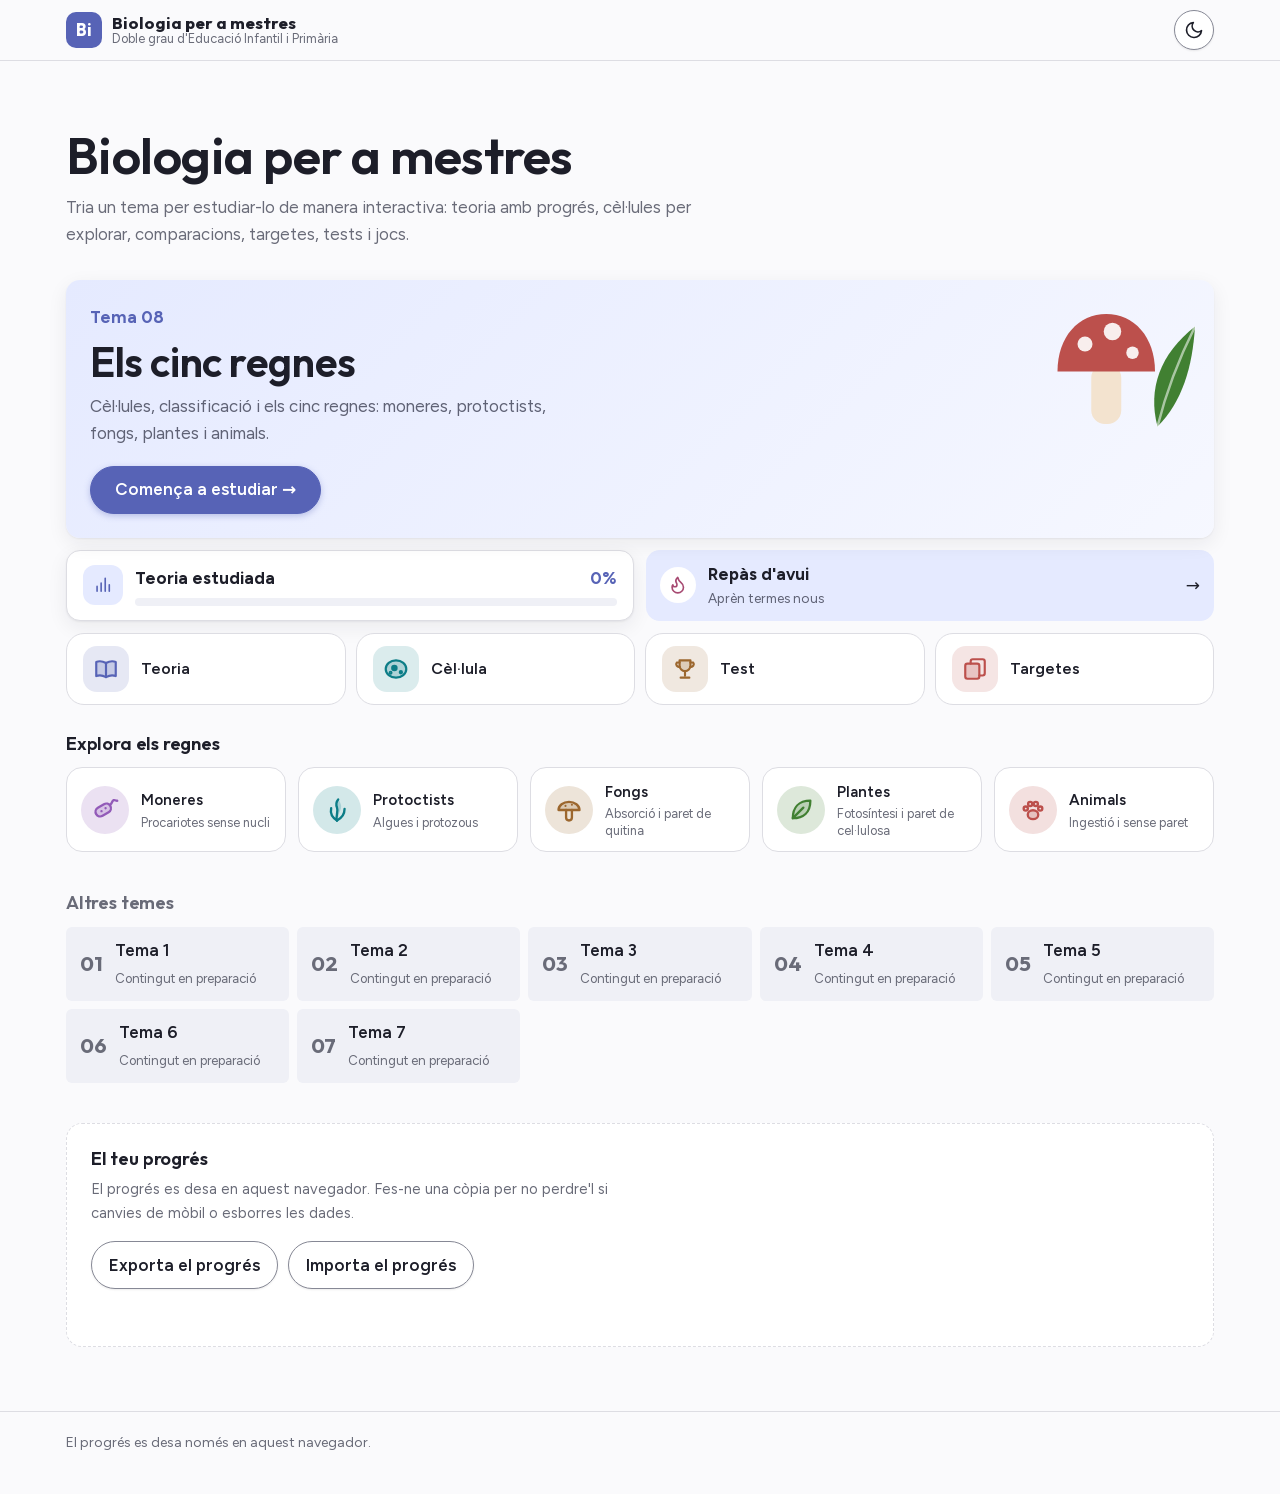
==== commit 1da26784: "Iconos de navegación que se rellenan al activarse, cabecera en una fila y regnes en tarjetas - Pesta" ====
--- a/index.html
+++ b/index.html
@@ -97,11 +97,11 @@
     </nav>
     ${t.num === 8 ? `<section class="regnes" aria-labelledby="h-regnes"><h2 id="h-regnes">Explora els regnes</h2>
       <div class="regnes-row">
-        <a href="${t.url}#teoria/1" style="--c:var(--k1)"><span class="ico">${ICON('d-bacteri')}</span>Moneres</a>
-        <a href="${t.url}#teoria/2" style="--c:var(--k2)"><span class="ico">${ICON('d-alga')}</span>Protoctists</a>
-        <a href="${t.url}#teoria/3" style="--c:var(--k3)"><span class="ico">${ICON('d-bolet')}</span>Fongs</a>
-        <a href="${t.url}#teoria/4" style="--c:var(--k4)"><span class="ico">${ICON('d-fulla')}</span>Plantes</a>
-        <a href="${t.url}#teoria/5" style="--c:var(--k5)"><span class="ico">${ICON('d-pota')}</span>Animals</a>
+        <a href="${t.url}#teoria/1" style="--c:var(--k1)"><span class="ico">${ICON('d-bacteri')}</span><span class="rg-txt"><b>Moneres</b><small>Procariotes sense nucli</small></span></a>
+        <a href="${t.url}#teoria/2" style="--c:var(--k2)"><span class="ico">${ICON('d-alga')}</span><span class="rg-txt"><b>Protoctists</b><small>Algues i protozous</small></span></a>
+        <a href="${t.url}#teoria/3" style="--c:var(--k3)"><span class="ico">${ICON('d-bolet')}</span><span class="rg-txt"><b>Fongs</b><small>Absorció i paret de quitina</small></span></a>
+        <a href="${t.url}#teoria/4" style="--c:var(--k4)"><span class="ico">${ICON('d-fulla')}</span><span class="rg-txt"><b>Plantes</b><small>Fotosíntesi i paret de cel·lulosa</small></span></a>
+        <a href="${t.url}#teoria/5" style="--c:var(--k5)"><span class="ico">${ICON('d-pota')}</span><span class="rg-txt"><b>Animals</b><small>Ingestió i sense paret</small></span></a>
       </div></section>` : ''}`);
   }
 
--- a/assets/style.css
+++ b/assets/style.css
@@ -1231,3 +1231,36 @@
 /* ---------- Classifica: icona del regne als botons ---------- */
 .kchoice { display: flex; align-items: center; gap: 10px; }
 .kchoice .i { flex: none; width: 24px; height: 24px; color: var(--kc); }
+
+/* ---------- Icones de navegació: de línia; la pestanya activa s'omple ---------- */
+.tab .i .d, .bn-more .i .d { fill-opacity: 0; transition: fill-opacity .2s; }
+.tab[aria-current="page"] .i .d { fill-opacity: .3; }
+.tab[aria-current="page"] .i, .bn-more[aria-current="page"] .i { stroke-width: 2.3; }
+@media (max-width: 600px) {
+  .bottomnav .tab .i, .bottomnav .bn-more .i { width: 26px; height: 26px; }
+}
+
+/* ---------- Capçalera: a pantalla gran, pestanyes a la mateixa fila que el títol ---------- */
+.topbar .wrap { flex-wrap: wrap; }
+.topbar .tabs { order: 3; flex: 1 1 100%; max-width: none; margin: 0 -16px; padding: 2px 16px 10px; }
+@media (min-width: 1240px) {
+  .topbar .tabs { order: 0; flex: 0 1 auto; margin: 0 0 0 28px; padding: 8px 0; }
+}
+
+/* ---------- Explora els regnes: cercles al mòbil (zona de toc només a la icona i el nom), targetes a pantalla gran ---------- */
+.regnes-row a { justify-self: center; padding: 4px; border-radius: 16px; }
+.rg-txt { display: grid; gap: 2px; }
+.rg-txt b { font-weight: 600; }
+.rg-txt small { display: none; }
+.quick { max-width: 100%; }
+@media (min-width: 900px) {
+  .regnes-row { gap: 12px; }
+  .regnes-row a {
+    justify-self: stretch; grid-template-columns: auto 1fr; justify-items: start; align-items: center; gap: 12px;
+    padding: 12px 14px; border: 1px solid var(--line); background: var(--surface); text-align: left; font-size: .95rem;
+  }
+  .regnes-row .ico { width: 48px; height: 48px; }
+  .rg-txt small { display: block; color: var(--muted); font-weight: 400; font-size: .8rem; line-height: 1.3; }
+  .quick a { grid-template-columns: auto 1fr; justify-items: start; align-items: center; gap: 12px; padding: 12px 16px; font-size: 1rem; text-align: left; }
+}
+@media (hover: hover) and (min-width: 900px) { .regnes-row a:hover { border-color: var(--c); } }
